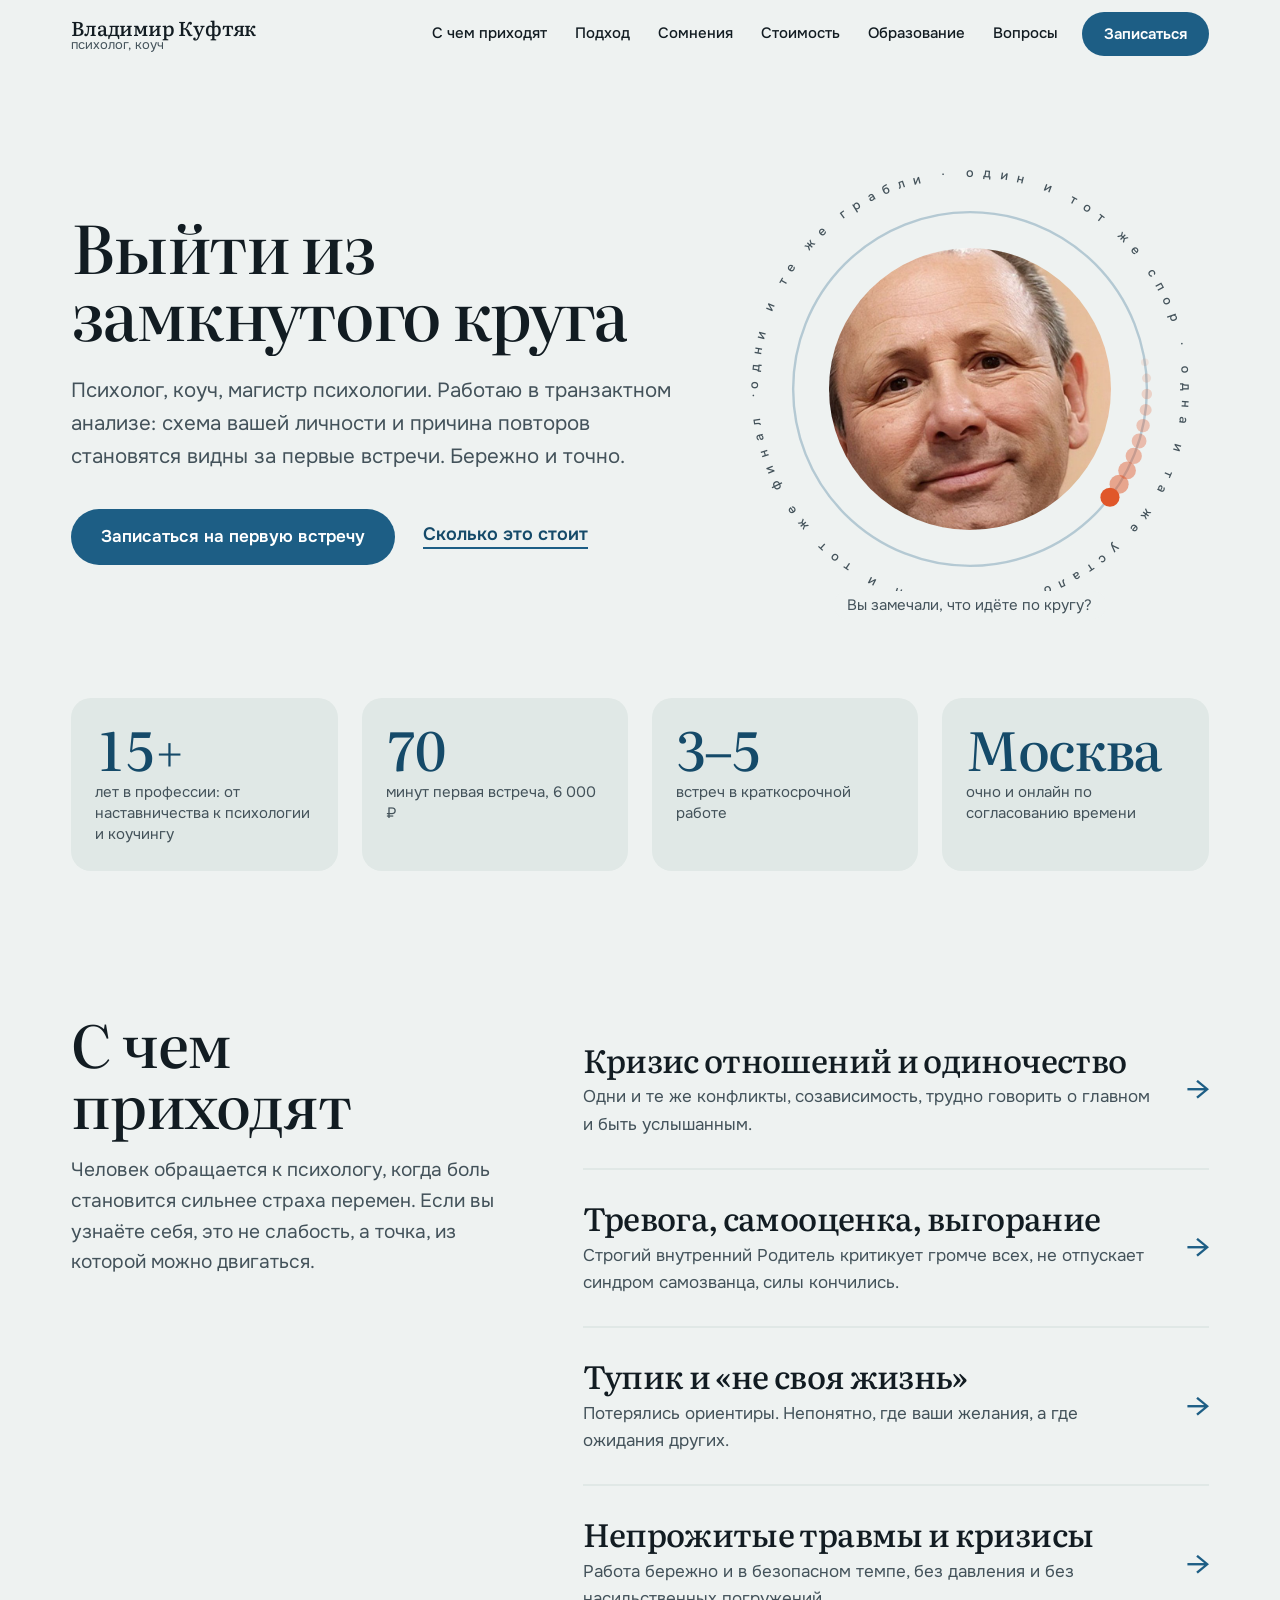
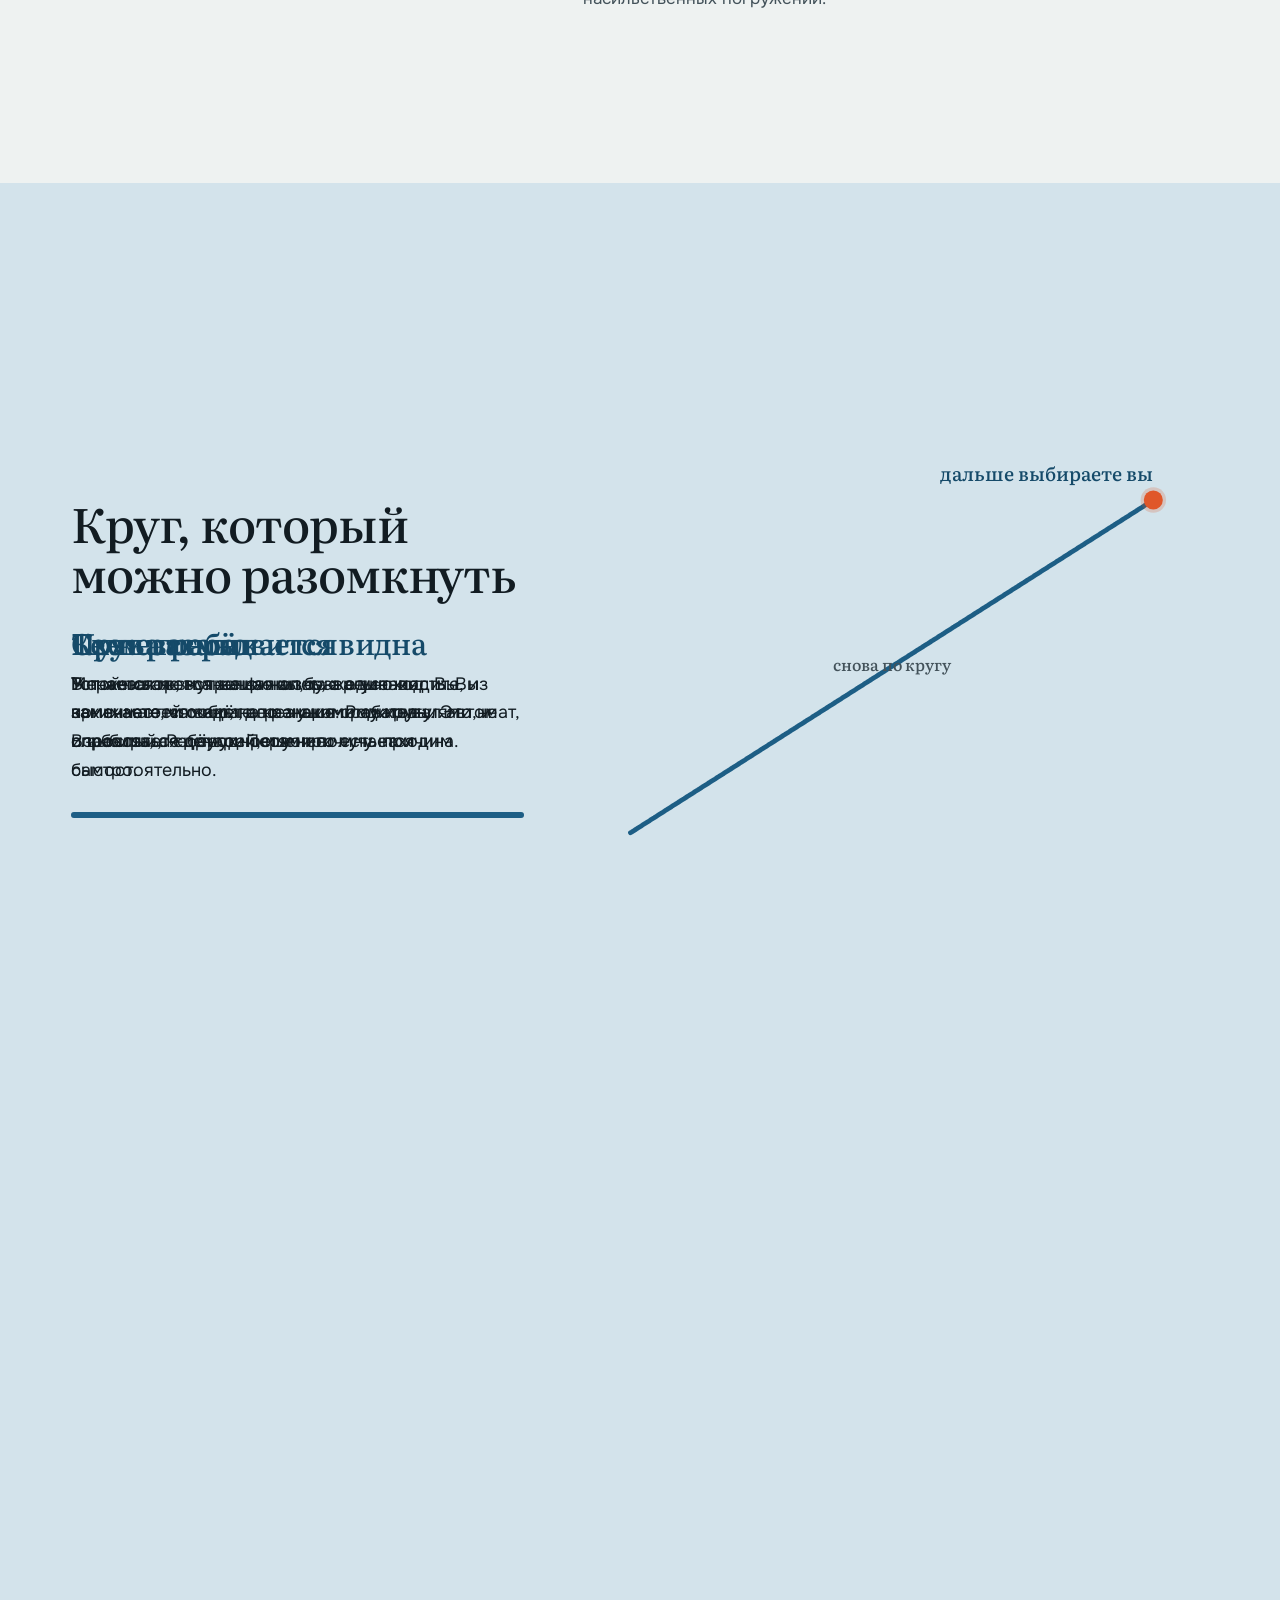
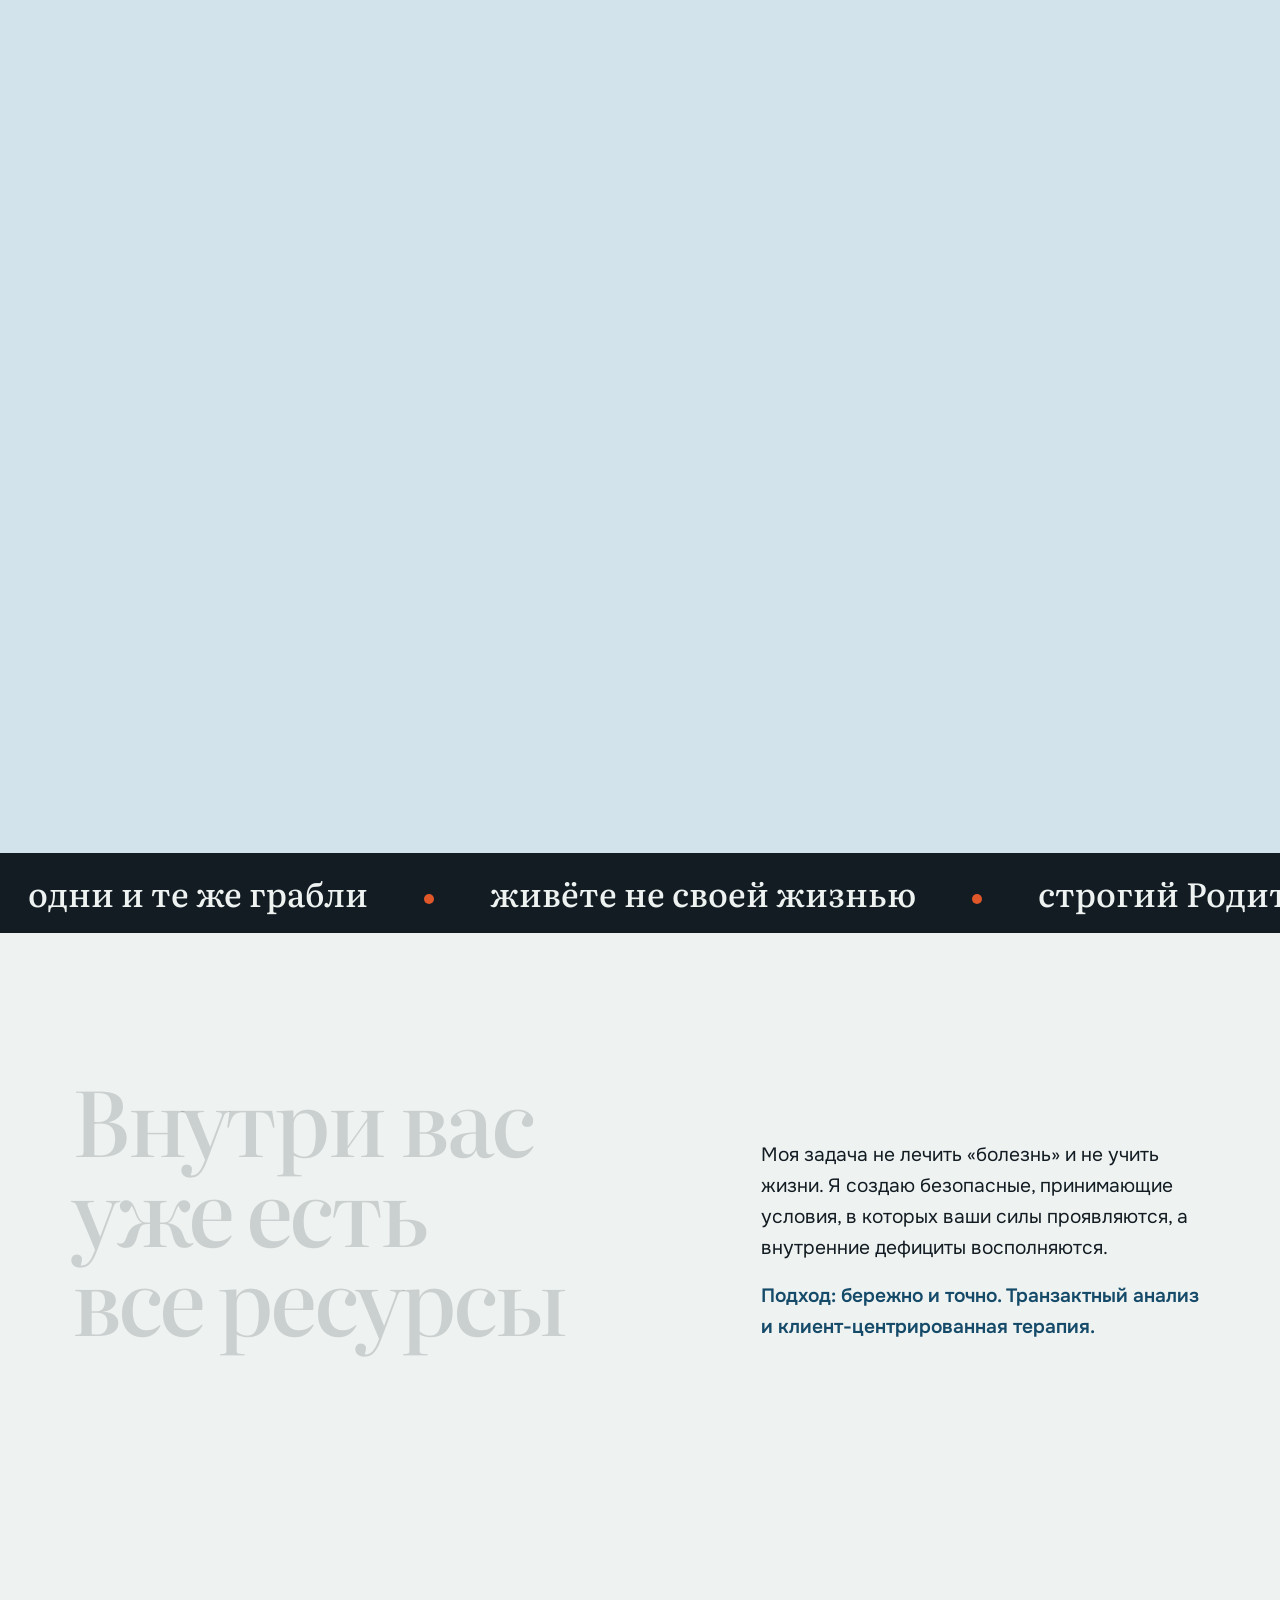
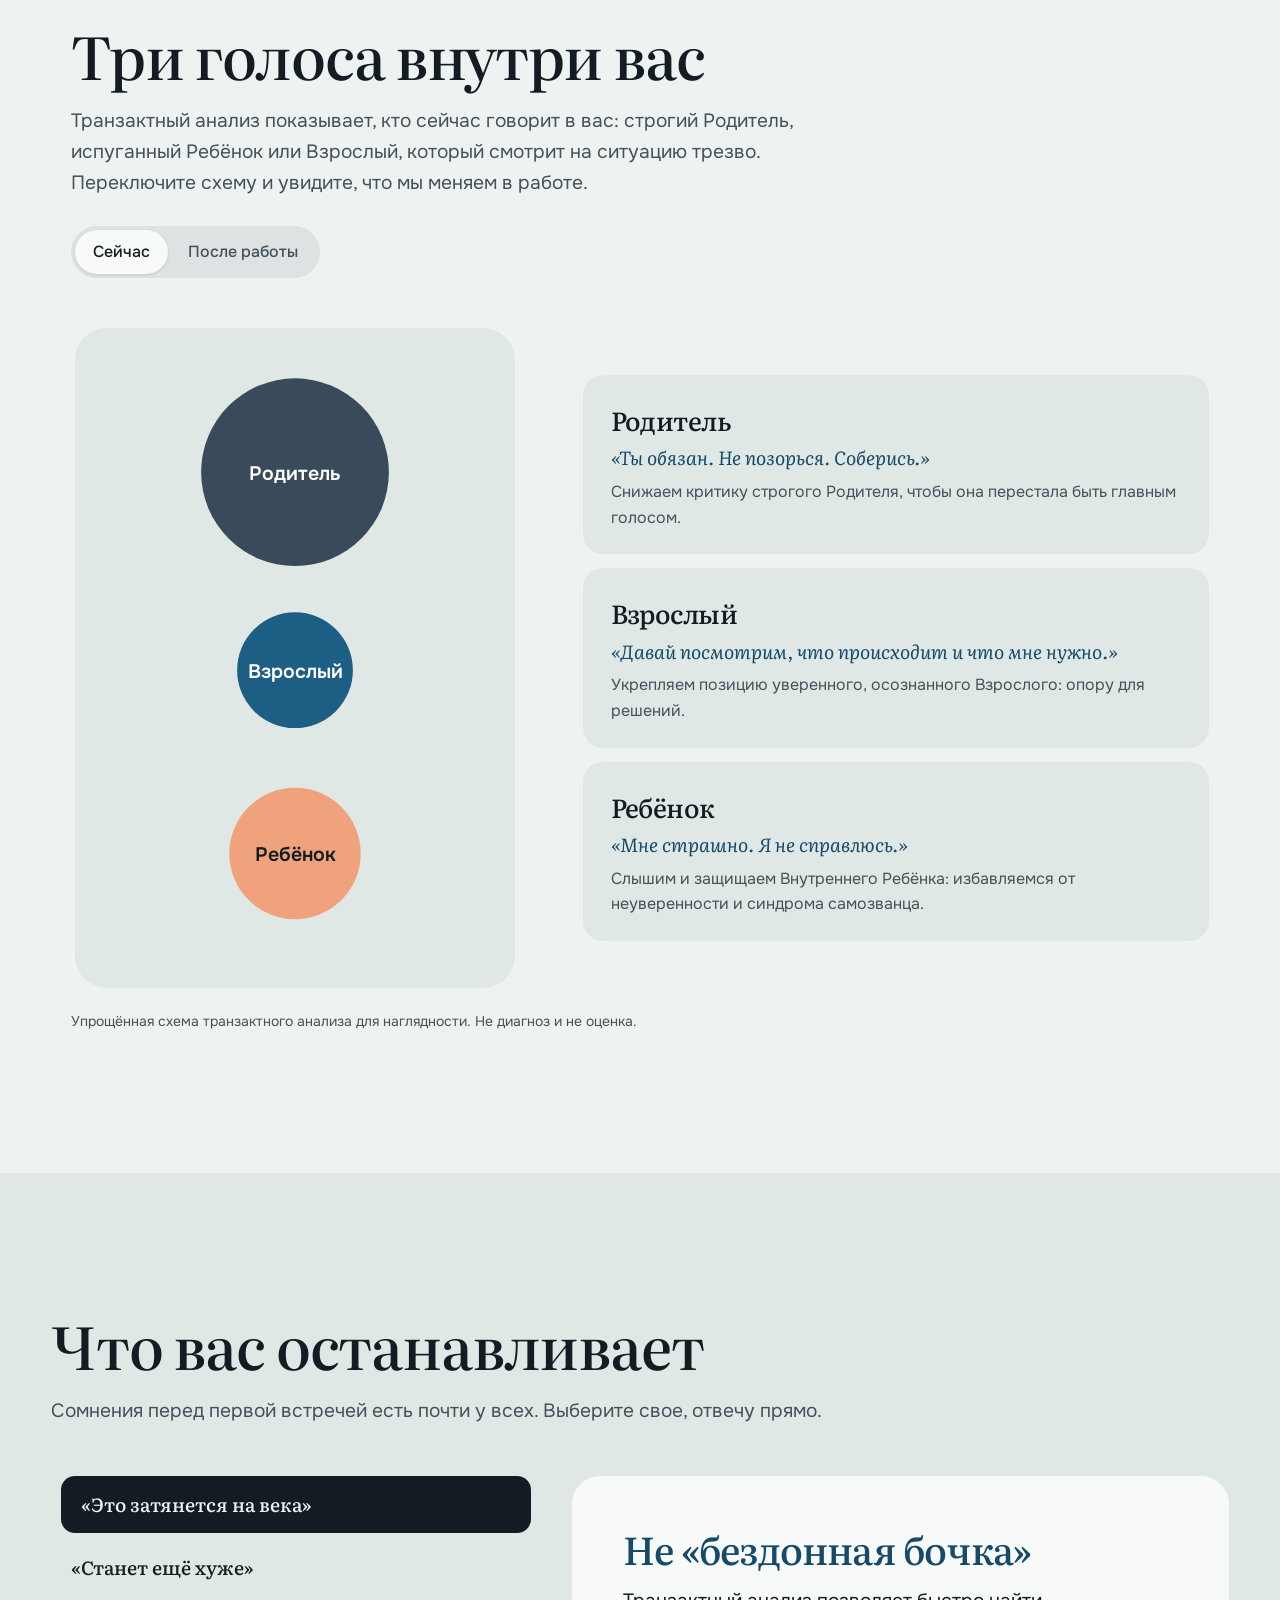
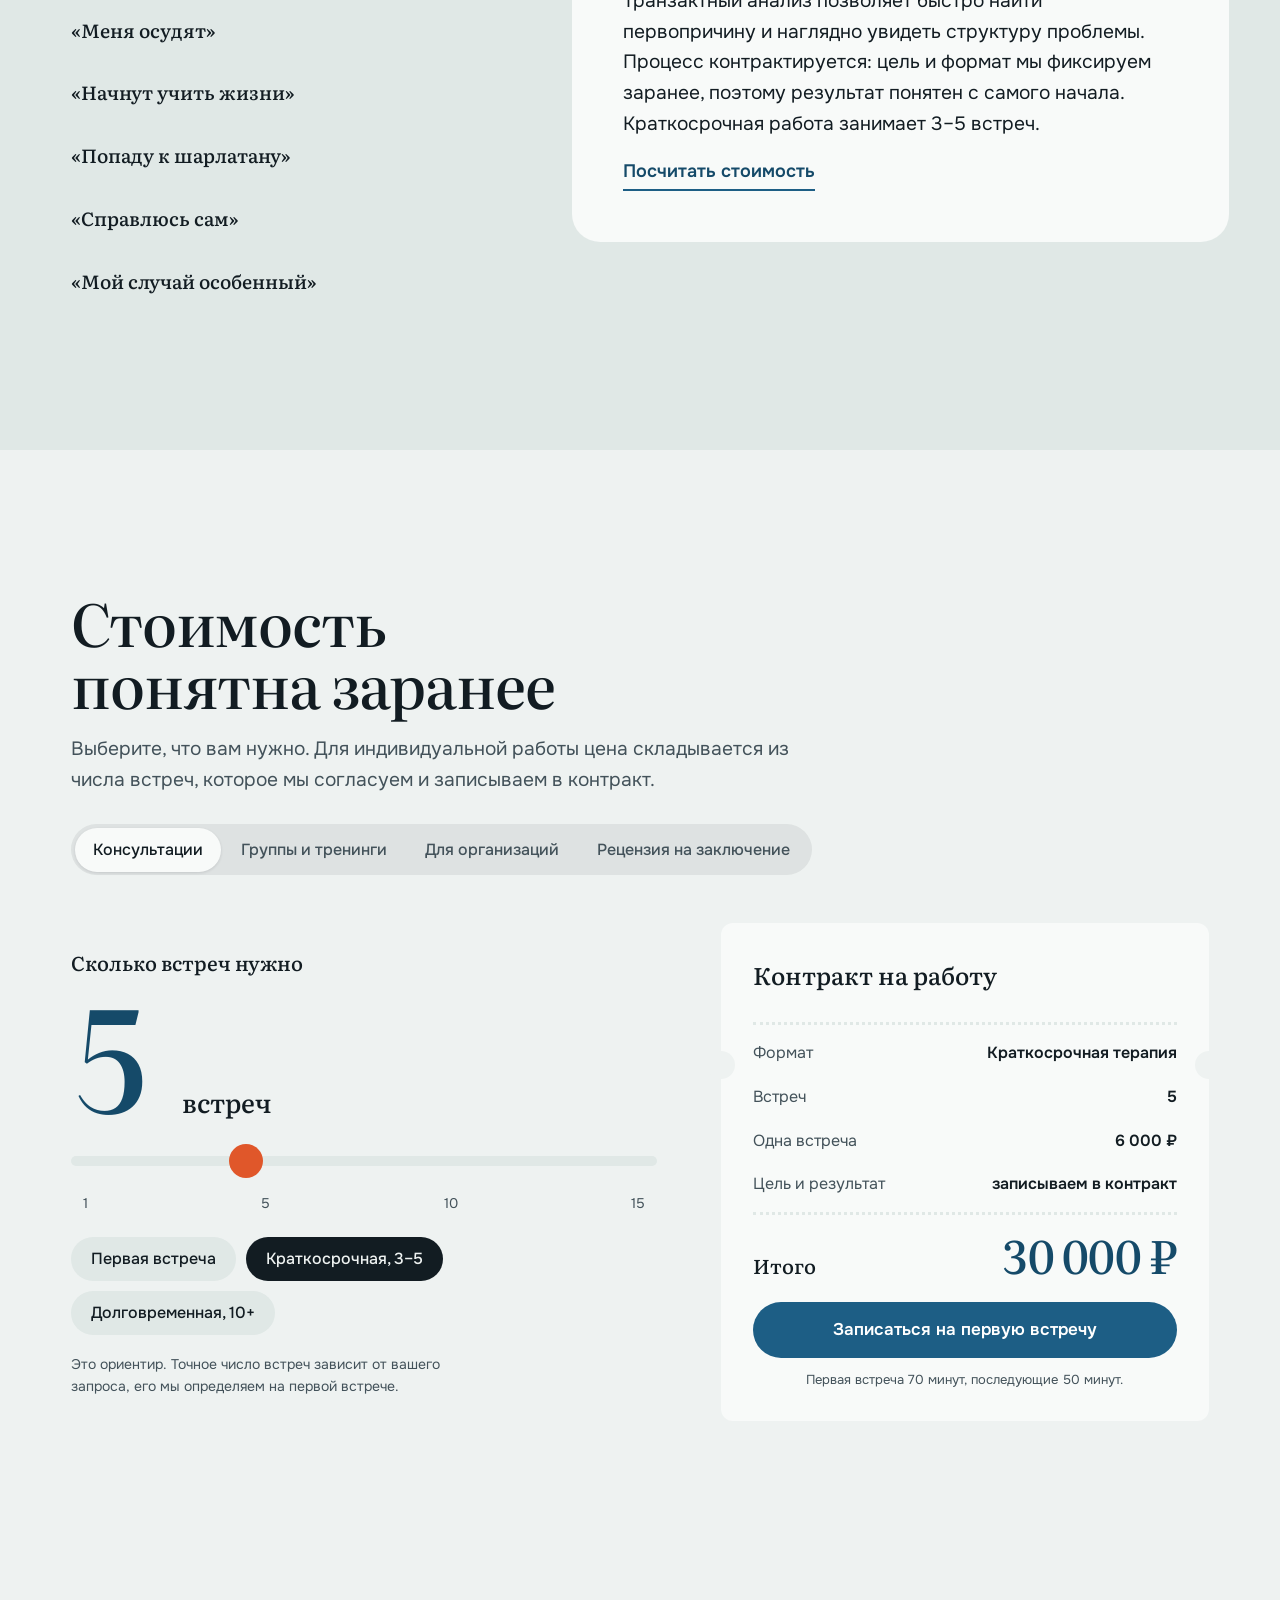
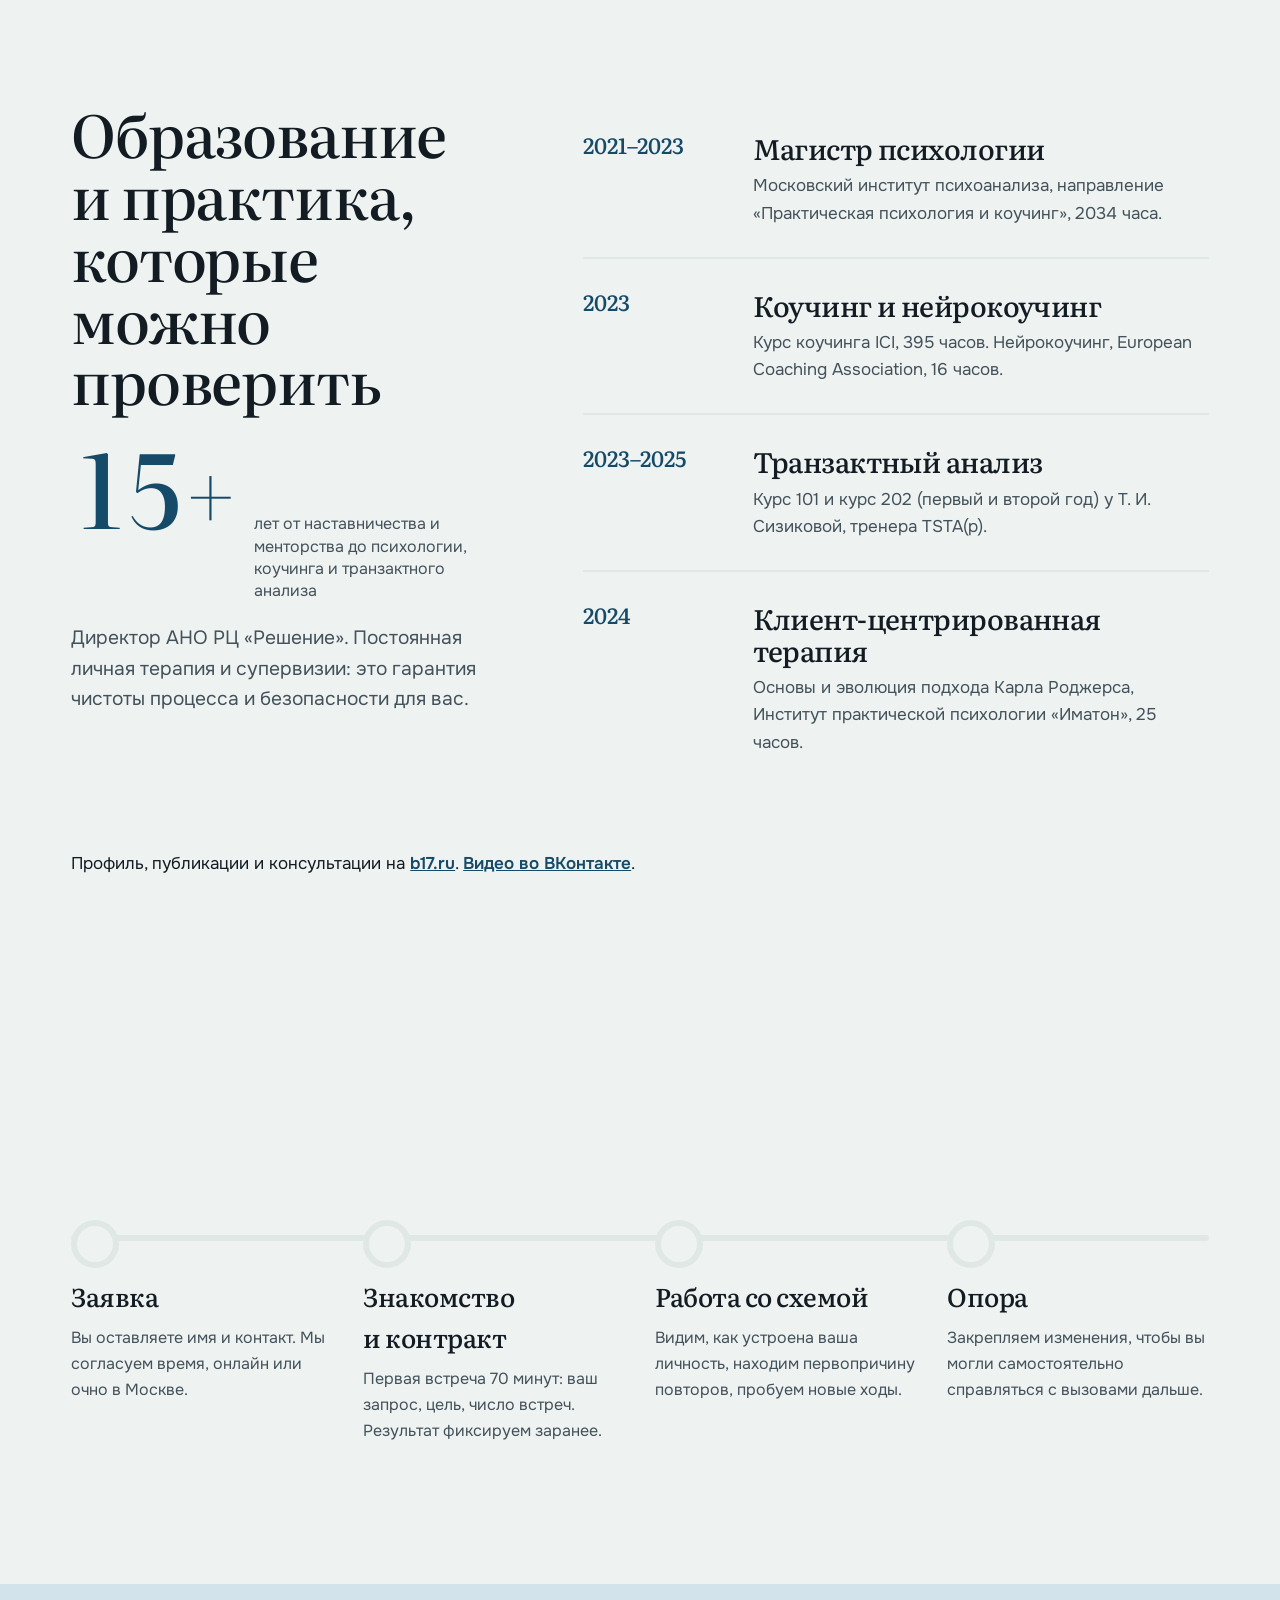
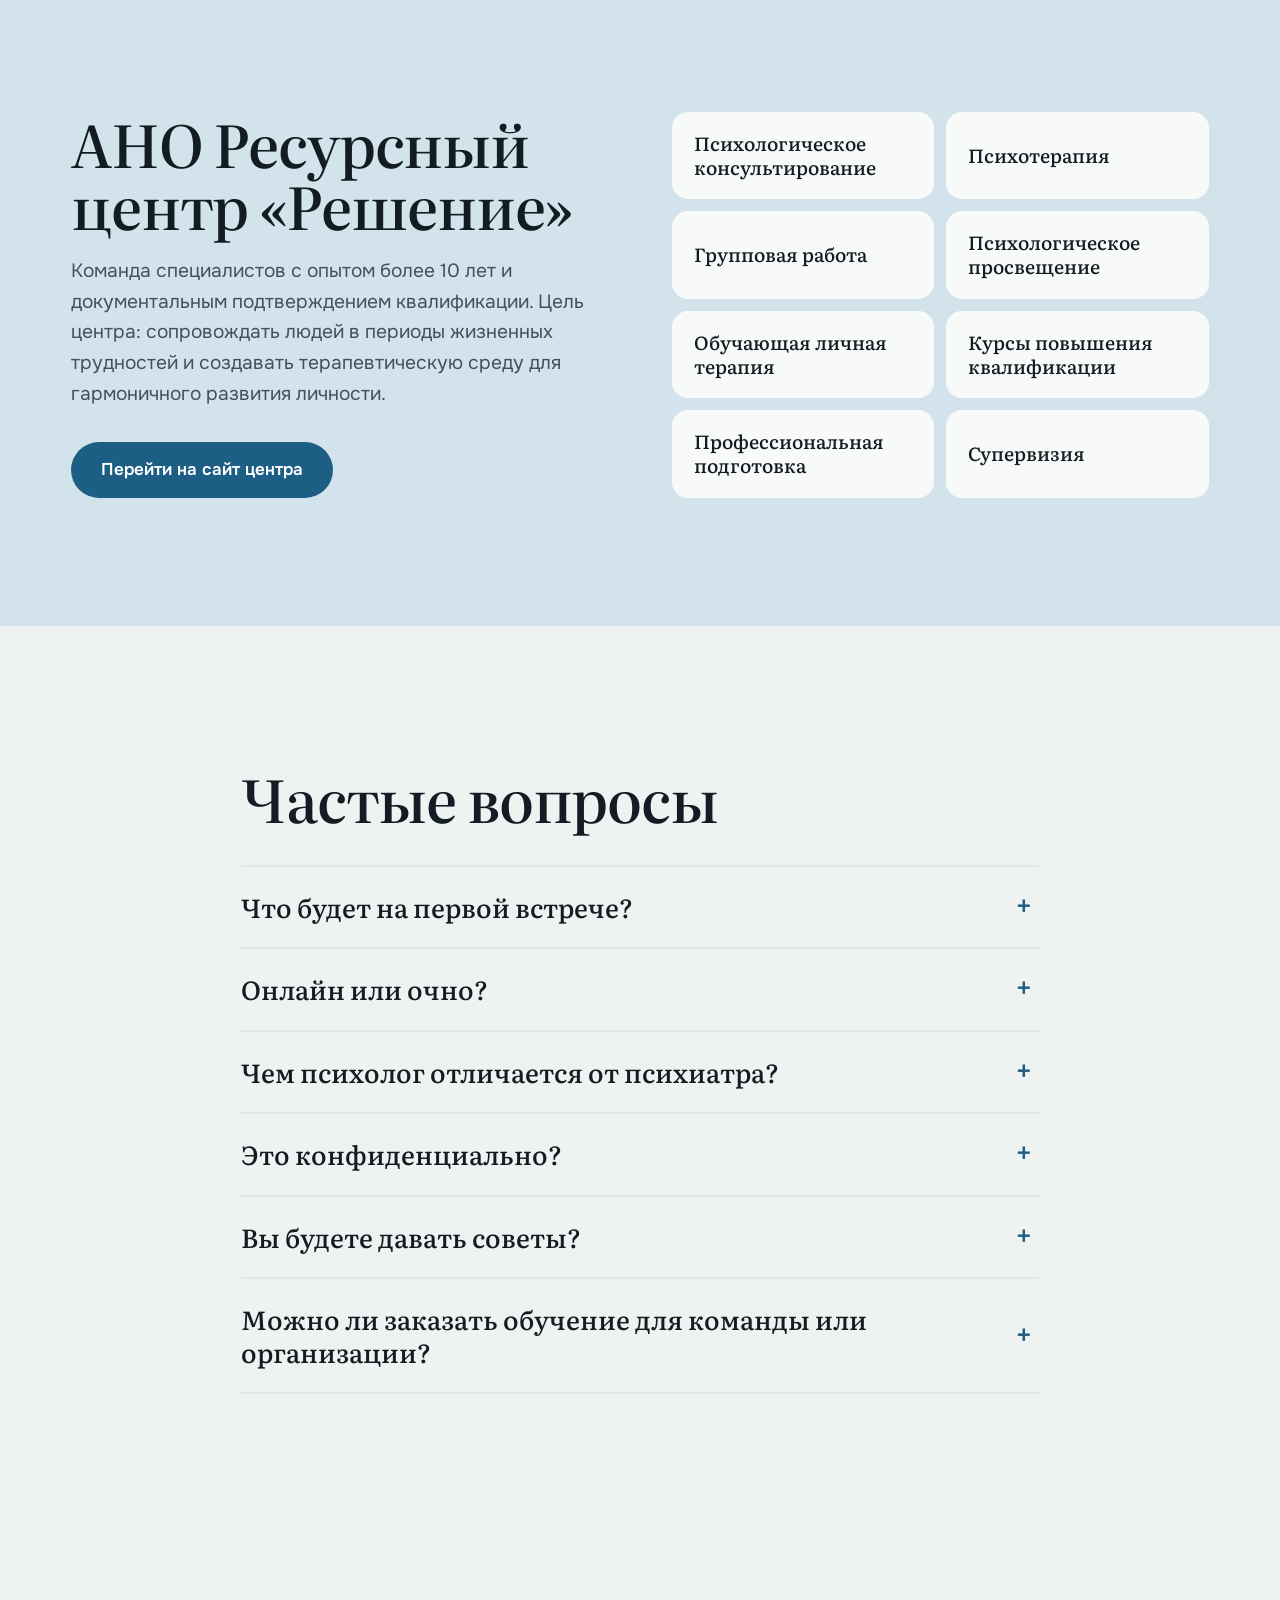
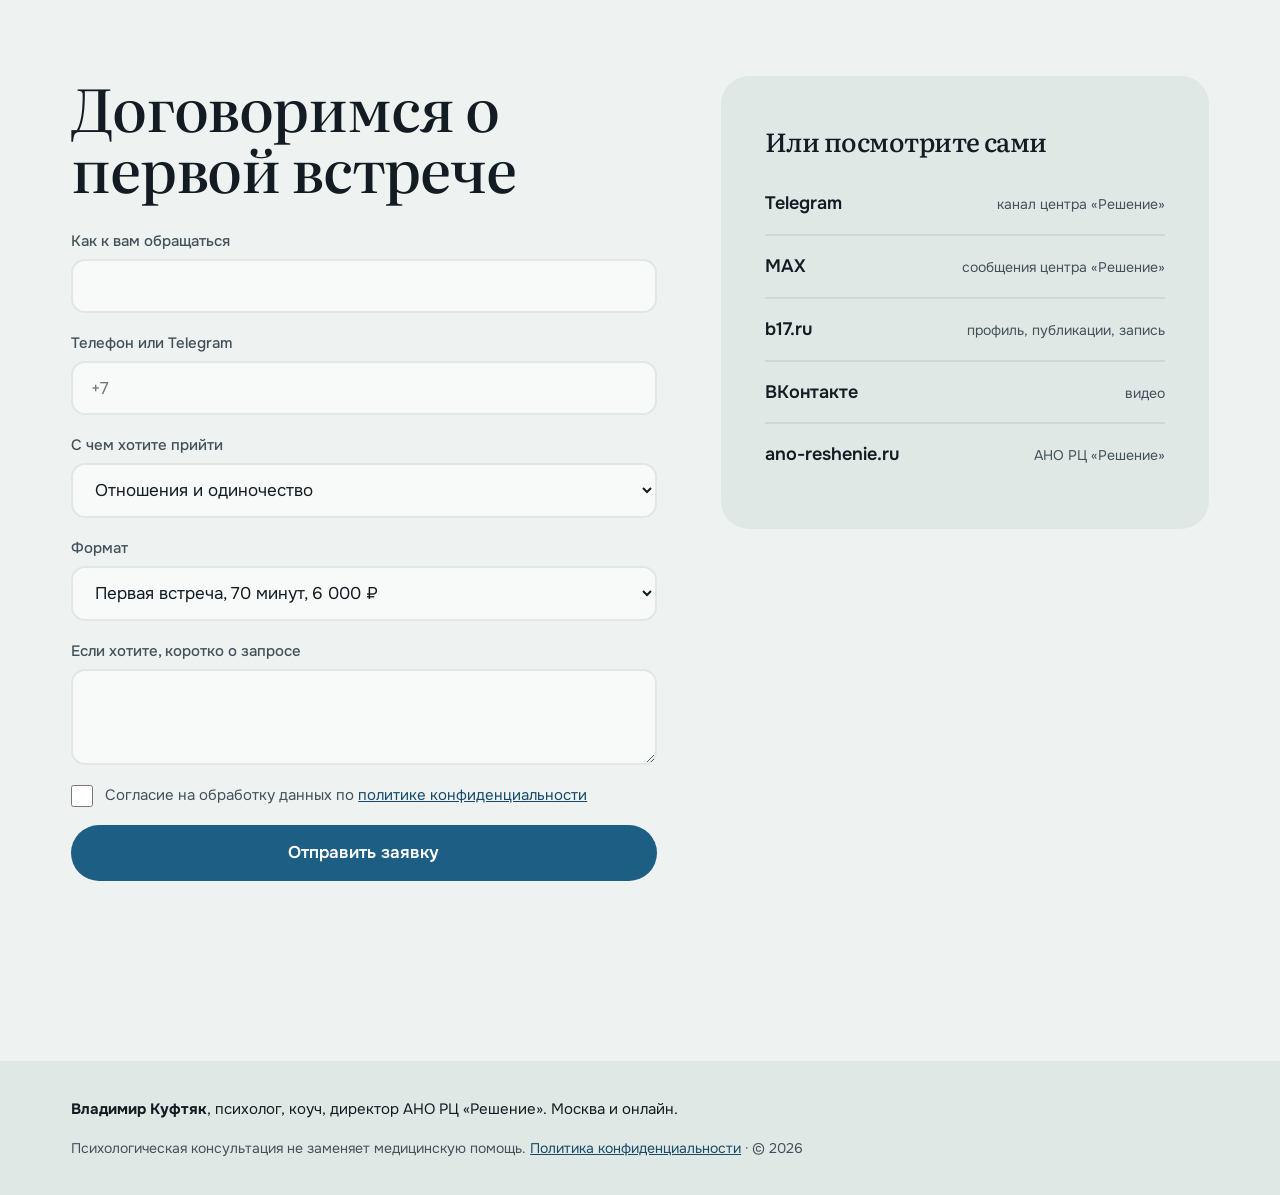
==== index.html @ 20d10e5b "init: landing for Vladimir Kuftyak" ====
<!doctype html>
<html lang="ru">
<head>
<meta charset="utf-8">
<meta name="viewport" content="width=device-width, initial-scale=1">
<title>Владимир Куфтяк — психолог, транзактный анализ, Москва и онлайн</title>
<meta name="description" content="Психолог, коуч, магистр психологии Владимир Куфтяк. Транзактный анализ и клиент-центрированный подход: выход из повторяющихся сценариев, самокритики и «не своей жизни». Первая встреча 70 минут, 6 000 ₽. Москва и онлайн.">
<meta property="og:title" content="Владимир Куфтяк — выйти из замкнутого круга">
<meta property="og:description" content="Психолог, коуч, директор АНО «Решение». Бережно и точно. Москва и онлайн.">
<meta property="og:type" content="website">
<meta name="theme-color" content="#EEF2F1">
<script>document.documentElement.classList.add('js')</script>
<link rel="preconnect" href="https://fonts.googleapis.com">
<link rel="preconnect" href="https://fonts.gstatic.com" crossorigin>
<link href="https://fonts.googleapis.com/css2?family=Literata:opsz,wght@7..72,300..800&family=Onest:wght@300..700&display=swap" rel="stylesheet">
<link rel="stylesheet" href="motion.css">
<link rel="stylesheet" href="styles.css">
</head>
<body>

<header class="header" id="header">
  <div class="header__inner">
    <a class="logo" href="#top" aria-label="Владимир Куфтяк, на главную"><b>Владимир Куфтяк</b><span>психолог, коуч</span></a>
    <nav class="nav" id="nav" aria-label="Разделы">
      <a href="#requests" data-roll>С чем приходят</a>
      <a href="#approach" data-roll>Подход</a>
      <a href="#fears" data-roll>Сомнения</a>
      <a href="#price" data-roll>Стоимость</a>
      <a href="#about" data-roll>Образование</a>
      <a href="#faq" data-roll>Вопросы</a>
    </nav>
    <a class="btn btn--small header__cta" href="#contact" data-magnetic><span>Записаться</span></a>
    <button class="burger" id="burger" aria-label="Меню" aria-expanded="false"><i></i><i></i></button>
  </div>
</header>

<main id="top">

<!-- HERO -->
<section class="hero">
  <div class="hero__text">
    <h1 class="hero__title" data-split>Выйти из замкнутого круга</h1>
    <p class="hero__lead" data-reveal>Психолог, коуч, магистр психологии. Работаю в транзактном анализе: схема вашей личности и причина повторов становятся видны за первые встречи. Бережно и точно.</p>
    <div class="hero__actions" data-reveal>
      <a class="btn" href="#contact" data-magnetic data-fmt="first"><span>Записаться на первую встречу</span></a>
      <a class="textlink" href="#price" data-roll>Сколько это стоит</a>
    </div>
  </div>
  <figure class="orbit" id="orbit">
    <div class="orbit__photo"><img src="img/vladimir.jpg" width="720" height="720" alt="Владимир Куфтяк, психолог и коуч" fetchpriority="high"></div>
    <svg class="orbit__svg" viewBox="0 0 600 600" aria-hidden="true">
      <defs><path id="ringTxt" d="M300,300 m-266,0 a266,266 0 1,1 532,0 a266,266 0 1,1 -532,0"/></defs>
      <g class="orbit__text"><text textLength="1664" lengthAdjust="spacing"><textPath href="#ringTxt">одни и те же грабли · один и тот же спор · одна и та же усталость · один и тот же финал · </textPath></text></g>
      <circle class="orbit__ring" cx="300" cy="300" r="222"/>
      <g id="trail"></g>
      <circle id="odot" r="12" cx="300" cy="78"/>
    </svg>
    <figcaption class="orbit__cap">Вы замечали, что идёте по кругу?</figcaption>
  </figure>
</section>

<ul class="facts" data-stagger>
  <li><b><span data-target="15">15</span>+</b><span>лет в профессии: от наставничества к психологии и коучингу</span></li>
  <li><b><span data-target="70">70</span></b><span>минут первая встреча, 6 000 ₽</span></li>
  <li><b>3–5</b><span>встреч в краткосрочной работе</span></li>
  <li><b>Москва</b><span>очно и онлайн по согласованию времени</span></li>
</ul>

<!-- REQUESTS -->
<section class="sec requests" id="requests">
  <div class="requests__head">
    <h2 class="sec__title" data-reveal>С чем приходят</h2>
    <p class="sec__lead" data-reveal>Человек обращается к психологу, когда боль становится сильнее страха перемен. Если вы узнаёте себя, это не слабость, а точка, из которой можно двигаться.</p>
  </div>
  <ul class="reqs" data-stagger>
    <li><a href="#contact" data-req="0"><h3>Кризис отношений и одиночество</h3><p>Одни и те же конфликты, созависимость, трудно говорить о главном и быть услышанным.</p><span class="reqs__go" aria-hidden="true">→</span></a></li>
    <li><a href="#contact" data-req="1"><h3>Тревога, самооценка, выгорание</h3><p>Строгий внутренний Родитель критикует громче всех, не отпускает синдром самозванца, силы кончились.</p><span class="reqs__go" aria-hidden="true">→</span></a></li>
    <li><a href="#contact" data-req="2"><h3>Тупик и «не своя жизнь»</h3><p>Потерялись ориентиры. Непонятно, где ваши желания, а где ожидания других.</p><span class="reqs__go" aria-hidden="true">→</span></a></li>
    <li><a href="#contact" data-req="3"><h3>Непрожитые травмы и кризисы</h3><p>Работа бережно и в безопасном темпе, без давления и без насильственных погружений.</p><span class="reqs__go" aria-hidden="true">→</span></a></li>
  </ul>
</section>

<!-- SCROLL SCENE -->
<section class="scene" id="scene" aria-labelledby="sceneT">
  <div class="scene__sticky">
    <div class="scene__head"><h2 id="sceneT" class="sec__title">Круг, который можно разомкнуть</h2></div>
    <svg class="scene__art" id="coil" viewBox="0 0 800 640" role="img" aria-label="Линия, закрученная в круг, растягивается в прямой путь вперёд">
      <path id="pFuture" class="coil__future" d="M400,180 a150,150 0 1,1 -0.1,0"/>
      <path id="pWalked" class="coil__walked" d="M400,180 a150,150 0 0,1 150,150"/>
      <text class="coil__lab" id="coilLab" x="400" y="336" text-anchor="middle">снова по кругу</text>
      <text class="coil__end" id="coilEnd" x="730" y="96" text-anchor="end">дальше выбираете вы</text>
      <circle id="dotHalo" r="26" cx="400" cy="180"/>
      <circle id="dotMain" r="12" cx="400" cy="180"/>
    </svg>
    <div class="scene__steps" id="steps">
      <div class="step is-on"><h3>Те же грабли</h3><p>Тот же спор, тот же финал, та же усталость. Вы замечаете, что идёте по знакомому кругу. Это не слабость, а сценарий, и у него есть причина.</p></div>
      <div class="step"><h3>Схема становится видна</h3><p>В транзактном анализе вы буквально видите, из каких частей собрана реакция: Родитель, Взрослый, Ребёнок. Первопричину находим быстро.</p></div>
      <div class="step"><h3>Круг размыкается</h3><p>Меняется не вся ваша жизнь, а один ход. Вы замечаете момент, где раньше срабатывал автомат, и выбираете другое решение.</p></div>
      <div class="step"><h3>Путь вперёд</h3><p>Устойчивая внутренняя опора: решения принимаются вами, а не чужими ожиданиями, и справляться с трудностями получается самостоятельно.</p></div>
      <div class="scene__bar" aria-hidden="true"><i id="bar"></i></div>
    </div>
  </div>
</section>

<!-- MARQUEE -->
<div class="marquee" aria-hidden="true">
  <div class="marquee__track">
    <span>одни и те же грабли</span><span>живёте не своей жизнью</span><span>строгий Родитель говорит громче всех</span><span>усталость от чужих ожиданий</span><span>внутри вас уже есть все ресурсы</span>
    <span>одни и те же грабли</span><span>живёте не своей жизнью</span><span>строгий Родитель говорит громче всех</span><span>усталость от чужих ожиданий</span><span>внутри вас уже есть все ресурсы</span>
  </div>
</div>

<!-- MANIFEST -->
<section class="sec manifest" id="approach">
  <h2 class="manifest__title" id="manifest">Внутри вас уже есть все ресурсы</h2>
  <div class="manifest__side" data-reveal>
    <p>Моя задача не лечить «болезнь» и не учить жизни. Я создаю безопасные, принимающие условия, в которых ваши силы проявляются, а внутренние дефициты восполняются.</p>
    <p class="manifest__sig">Подход: бережно и точно. Транзактный анализ и клиент-центрированная терапия.</p>
  </div>
</section>

<!-- EGO DIAGRAM -->
<section class="sec ego" id="ego">
  <div class="ego__head">
    <h2 class="sec__title" data-reveal>Три голоса внутри вас</h2>
    <p class="sec__lead" data-reveal>Транзактный анализ показывает, кто сейчас говорит в вас: строгий Родитель, испуганный Ребёнок или Взрослый, который смотрит на ситуацию трезво. Переключите схему и увидите, что мы меняем в работе.</p>
    <div class="egoPill" data-pill role="tablist" aria-label="Состояние схемы">
      <button data-pill-item role="tab" data-state="now" class="is-active" aria-selected="true">Сейчас</button>
      <button data-pill-item role="tab" data-state="after" aria-selected="false">После работы</button>
    </div>
  </div>
  <div class="ego__body">
    <svg class="ego__svg" id="egoSvg" viewBox="0 0 360 540" role="img" aria-label="Три круга: Родитель, Взрослый, Ребёнок. Их размер меняется в работе">
      <g class="e e--p" data-e="p" style="--y:118px"><circle r="64"/></g><text class="lbl lbl--p" x="180" y="124" text-anchor="middle">Родитель</text>
      <g class="e e--a" data-e="a" style="--y:280px"><circle r="64"/></g><text class="lbl lbl--a" x="180" y="286" text-anchor="middle">Взрослый</text>
      <g class="e e--c" data-e="c" style="--y:430px"><circle r="64"/></g><text class="lbl lbl--c" x="180" y="436" text-anchor="middle">Ребёнок</text>
    </svg>
    <ol class="voices" id="voices">
      <li data-e="p"><h3>Родитель</h3><p class="voices__say">«Ты обязан. Не позорься. Соберись.»</p><p>Снижаем критику строгого Родителя, чтобы она перестала быть главным голосом.</p></li>
      <li data-e="a"><h3>Взрослый</h3><p class="voices__say">«Давай посмотрим, что происходит и что мне нужно.»</p><p>Укрепляем позицию уверенного, осознанного Взрослого: опору для решений.</p></li>
      <li data-e="c"><h3>Ребёнок</h3><p class="voices__say">«Мне страшно. Я не справлюсь.»</p><p>Слышим и защищаем Внутреннего Ребёнка: избавляемся от неуверенности и синдрома самозванца.</p></li>
    </ol>
  </div>
  <p class="ego__note">Упрощённая схема транзактного анализа для наглядности. Не диагноз и не оценка.</p>
</section>

<!-- FEARS -->
<section class="sec fears" id="fears">
  <div class="fears__head">
    <h2 class="sec__title" data-reveal>Что вас останавливает</h2>
    <p class="sec__lead" data-reveal>Сомнения перед первой встречей есть почти у всех. Выберите свое, отвечу прямо.</p>
  </div>
  <div class="fears__body">
    <div class="fears__tabs" role="tablist" aria-label="Сомнения" id="fearTabs">
      <button role="tab" class="is-on" aria-selected="true" data-i="0">«Это затянется на века»</button>
      <button role="tab" aria-selected="false" data-i="1">«Станет ещё хуже»</button>
      <button role="tab" aria-selected="false" data-i="2">«Меня осудят»</button>
      <button role="tab" aria-selected="false" data-i="3">«Начнут учить жизни»</button>
      <button role="tab" aria-selected="false" data-i="4">«Попаду к шарлатану»</button>
      <button role="tab" aria-selected="false" data-i="5">«Справлюсь сам»</button>
      <button role="tab" aria-selected="false" data-i="6">«Мой случай особенный»</button>
    </div>
    <div class="fears__panels" id="fearPanels">
      <article class="fp is-on" role="tabpanel"><h3>Не «бездонная бочка»</h3><p>Транзактный анализ позволяет быстро найти первопричину и наглядно увидеть структуру проблемы. Процесс контрактируется: цель и формат мы фиксируем заранее, поэтому результат понятен с самого начала. Краткосрочная работа занимает 3–5 встреч.</p><a class="textlink" href="#price" data-roll>Посчитать стоимость</a></article>
      <article class="fp" role="tabpanel"><h3>Бережно и точно</h3><p>Мы работаем в безопасном пространстве. Никто не заставляет вспоминать то, к чему вы не готовы, и не растравляет старые раны ради самого процесса. Темп и глубину мы определяем вместе.</p></article>
      <article class="fp" role="tabpanel"><h3>Без осуждения</h3><p>В основе работы безусловное и уважительное принятие, Этический кодекс психологов и полная конфиденциальность. Можно говорить о том, что вы ни с кем не обсуждали.</p></article>
      <article class="fp" role="tabpanel"><h3>Без нравоучений</h3><p>Я придерживаюсь клиент-центрированной позиции: внутри вас уже есть все ресурсы. Я не навязываю чужих ценностей и готовых рецептов, а помогаю вашим собственным силам проявиться.</p></article>
      <article class="fp" role="tabpanel"><h3>Квалификацию можно проверить</h3><p>Магистр психологии (Московский институт психоанализа), мастер-коуч ICI, обучение транзактному анализу у Т. И. Сизиковой, тренера TSTA(p). Я постоянно прохожу личную терапию и супервизии.</p><a class="textlink" href="#about" data-roll>Образование и документы</a></article>
      <article class="fp" role="tabpanel"><h3>Это не слабость</h3><p>Обратиться за профессиональной помощью значит взять руль в свои руки. Разговор с близкими утешает, но у них своя роль в вашей истории. Специалист не вовлечён в неё и не проецирует свои переживания на вас.</p></article>
      <article class="fp" role="tabpanel"><h3>Именно поэтому индивидуально</h3><p>Шаблонной программы нет. Мы строим схему именно вашей личности и ваших повторяющихся сценариев, а затем вместе выбираем, что менять и в каком порядке.</p></article>
    </div>
  </div>
</section>

<!-- PRICE -->
<section class="sec price" id="price">
  <div class="price__head">
    <h2 class="sec__title" data-reveal>Стоимость понятна заранее</h2>
    <p class="sec__lead" data-reveal>Выберите, что вам нужно. Для индивидуальной работы цена складывается из числа встреч, которое мы согласуем и записываем в контракт.</p>
    <div class="pricePill" data-pill role="tablist" aria-label="Форматы">
      <button data-pill-item role="tab" data-p="solo" class="is-active" aria-selected="true">Консультации</button>
      <button data-pill-item role="tab" data-p="group" aria-selected="false">Группы и тренинги</button>
      <button data-pill-item role="tab" data-p="org" aria-selected="false">Для организаций</button>
      <button data-pill-item role="tab" data-p="review" aria-selected="false">Рецензия на заключение</button>
    </div>
  </div>

  <div class="pane is-on" data-pane="solo">
    <div class="calc">
      <div class="calc__ctrl">
        <label class="calc__label" for="nRange">Сколько встреч нужно</label>
        <p class="calc__n"><output id="nOut" for="nRange">5</output><span id="nWord">встреч</span></p>
        <input type="range" id="nRange" min="1" max="15" value="5" step="1">
        <div class="calc__marks" aria-hidden="true"><span>1</span><span>5</span><span>10</span><span>15</span></div>
        <div class="calc__presets">
          <button type="button" data-n="1">Первая встреча</button>
          <button type="button" data-n="4">Краткосрочная, 3–5</button>
          <button type="button" data-n="10">Долговременная, 10+</button>
        </div>
        <p class="calc__hint">Это ориентир. Точное число встреч зависит от вашего запроса, его мы определяем на первой встрече.</p>
      </div>
      <div class="ticket" id="ticket">
        <p class="ticket__title">Контракт на работу</p>
        <dl class="ticket__rows">
          <div><dt>Формат</dt><dd id="tKind">Краткосрочная терапия</dd></div>
          <div><dt>Встреч</dt><dd id="tN">5</dd></div>
          <div><dt>Одна встреча</dt><dd>6 000 ₽</dd></div>
          <div><dt>Цель и результат</dt><dd>записываем в контракт</dd></div>
        </dl>
        <p class="ticket__total"><span>Итого</span><b id="tSum">30 000 ₽</b></p>
        <a class="btn btn--wide" href="#contact" data-magnetic data-fmt="calc"><span>Записаться на первую встречу</span></a>
        <p class="ticket__fine">Первая встреча 70 минут, последующие 50 минут.</p>
      </div>
    </div>
  </div>

  <div class="pane" data-pane="group">
    <div class="paneGrid">
      <div class="big"><b>6 000 ₽</b><span>с человека</span></div>
      <div class="paneTxt">
        <h3>Групповые тренинги</h3>
        <ul class="plain">
          <li><b>Короткий формат.</b> 2–3 дня по 8 часов: интенсивное погружение в тему.</li>
          <li><b>Длительный формат.</b> Еженедельные встречи 10–15 недель: время, чтобы закрепить новое поведение.</li>
        </ul>
        <a class="btn" href="#contact" data-magnetic data-fmt="group"><span>Узнать ближайшую группу</span></a>
      </div>
    </div>
  </div>

  <div class="pane" data-pane="org">
    <div class="paneGrid">
      <div class="big"><b>по программе</b><span>стоимость зависит от запроса</span></div>
      <div class="paneTxt">
        <h3>Образовательные услуги и работа с командами</h3>
        <p>Как директор АНО РЦ «Решение» провожу обучение, профессиональную подготовку и курсы повышения квалификации, работаю с групповой динамикой и коммуникацией персонала.</p>
        <a class="btn" href="#contact" data-magnetic data-fmt="org"><span>Обсудить программу</span></a>
        <a class="textlink" href="https://ano-reshenie.ru/" target="_blank" rel="noopener" data-roll>Сайт центра</a>
      </div>
    </div>
  </div>

  <div class="pane" data-pane="review">
    <div class="paneGrid">
      <div class="big"><b>7 000 ₽</b><span>за час работы</span></div>
      <div class="paneTxt">
        <h3>Рецензия на письменное заключение психолога</h3>
        <p>Профессиональный разбор заключения специалиста-психолога для судебного делопроизводства: обоснованность выводов, методы, соответствие профессиональным стандартам.</p>
        <a class="btn" href="#contact" data-magnetic data-fmt="review"><span>Обсудить документ</span></a>
      </div>
    </div>
  </div>
</section>

<!-- ABOUT -->
<section class="sec about" id="about">
  <div class="about__side">
    <h2 class="sec__title" data-reveal>Образование и практика, которые можно проверить</h2>
    <p class="about__big" data-reveal><b><span data-target="15">15</span>+</b><span>лет от наставничества и менторства до психологии, коучинга и транзактного анализа</span></p>
    <p class="sec__lead" data-reveal>Директор АНО РЦ «Решение». Постоянная личная терапия и супервизии: это гарантия чистоты процесса и безопасности для вас.</p>
  </div>
  <ol class="path" data-stagger>
    <li><time>2021–2023</time><div><h3>Магистр психологии</h3><p>Московский институт психоанализа, направление «Практическая психология и коучинг», 2034 часа.</p></div></li>
    <li><time>2023</time><div><h3>Коучинг и нейрокоучинг</h3><p>Курс коучинга ICI, 395 часов. Нейрокоучинг, European Coaching Association, 16 часов.</p></div></li>
    <li><time>2023–2025</time><div><h3>Транзактный анализ</h3><p>Курс 101 и курс 202 (первый и второй год) у Т. И. Сизиковой, тренера TSTA(p).</p></div></li>
    <li><time>2024</time><div><h3>Клиент-центрированная терапия</h3><p>Основы и эволюция подхода Карла Роджерса, Институт практической психологии «Иматон», 25 часов.</p></div></li>
  </ol>
  <p class="about__links" data-reveal>Профиль, публикации и консультации на <a href="https://www.b17.ru/vladimir_kuftyak/" target="_blank" rel="noopener">b17.ru</a>. <a href="https://vk.ru/clip-223681038_456243610?c=1" target="_blank" rel="noopener">Видео во ВКонтакте</a>.</p>
</section>

<!-- PROCESS -->
<section class="sec process" id="process">
  <h2 class="sec__title" data-reveal>Как проходит работа</h2>
  <ol class="proc" id="proc">
    <li><h3>Заявка</h3><p>Вы оставляете имя и контакт. Мы согласуем время, онлайн или очно в Москве.</p></li>
    <li><h3>Знакомство и контракт</h3><p>Первая встреча 70 минут: ваш запрос, цель, число встреч. Результат фиксируем заранее.</p></li>
    <li><h3>Работа со схемой</h3><p>Видим, как устроена ваша личность, находим первопричину повторов, пробуем новые ходы.</p></li>
    <li><h3>Опора</h3><p>Закрепляем изменения, чтобы вы могли самостоятельно справляться с вызовами дальше.</p></li>
  </ol>
</section>

<!-- ANO -->
<section class="ano" id="ano">
  <div class="ano__in">
    <div class="ano__txt">
      <h2 class="sec__title" data-reveal>АНО Ресурсный центр «Решение»</h2>
      <p class="sec__lead" data-reveal>Команда специалистов с опытом более 10 лет и документальным подтверждением квалификации. Цель центра: сопровождать людей в периоды жизненных трудностей и создавать терапевтическую среду для гармоничного развития личности.</p>
      <a class="btn" href="https://ano-reshenie.ru/" target="_blank" rel="noopener" data-magnetic><span>Перейти на сайт центра</span></a>
    </div>
    <ul class="ano__list" data-stagger>
      <li>Психологическое консультирование</li><li>Психотерапия</li><li>Групповая работа</li><li>Психологическое просвещение</li><li>Обучающая личная терапия</li><li>Курсы повышения квалификации</li><li>Профессиональная подготовка</li><li>Супервизия</li>
    </ul>
  </div>
</section>

<!-- FAQ -->
<section class="sec faq" id="faq">
  <h2 class="sec__title" data-reveal>Частые вопросы</h2>
  <div class="faq__list" data-stagger>
    <details><summary>Что будет на первой встрече?</summary><p>70 минут, 6 000 ₽. Вы рассказываете, с чем пришли, а мы формулируем запрос, цель и примерное число встреч. Это и есть контракт: вы понимаете, куда идёте и за сколько.</p></details>
    <details><summary>Онлайн или очно?</summary><p>И так, и так. Очные встречи проходят в Москве, онлайн-формат доступен из любого города. Время согласуем индивидуально.</p></details>
    <details><summary>Чем психолог отличается от психиатра?</summary><p>Психолог работает с жизненными трудностями, отношениями, самооценкой и внутренними конфликтами. Он не ставит медицинских диагнозов и не назначает лекарства. Если нужна помощь врача, я скажу об этом прямо. Консультация не заменяет медицинскую помощь.</p></details>
    <details><summary>Это конфиденциально?</summary><p>Да. Работа ведётся в соответствии с Этическим кодексом психологов: безусловное уважительное принятие и полная конфиденциальность.</p></details>
    <details><summary>Вы будете давать советы?</summary><p>Нет. Я не учу жизни и не навязываю решения. Моя задача помочь вам увидеть схему и выбрать свой ход.</p></details>
    <details><summary>Можно ли заказать обучение для команды или организации?</summary><p>Да. Через АНО РЦ «Решение» провожу образовательные программы, стоимость зависит от программы. Оставьте заявку, обсудим задачу.</p></details>
  </div>
</section>

<!-- CONTACT -->
<section class="sec contact" id="contact">
  <div class="contact__form">
    <h2 class="sec__title" data-reveal>Договоримся о первой встрече</h2>
    <form class="form" id="leadForm" data-reveal novalidate>
      <input type="text" name="_gotcha" style="display:none" tabindex="-1" autocomplete="off">
      <label class="field"><span>Как к вам обращаться</span><input type="text" name="name" autocomplete="given-name" required></label>
      <label class="field"><span>Телефон или Telegram</span><input type="tel" name="phone" autocomplete="tel" inputmode="tel" placeholder="+7" required></label>
      <label class="field"><span>С чем хотите прийти</span>
        <select name="request" id="reqSelect">
          <option>Отношения и одиночество</option>
          <option>Тревога, самооценка, выгорание</option>
          <option>Тупик, «не своя жизнь»</option>
          <option>Непрожитые травмы и кризисы</option>
          <option>Другое или пока сложно сформулировать</option>
        </select>
      </label>
      <label class="field"><span>Формат</span>
        <select name="format" id="fmtSelect">
          <option value="first">Первая встреча, 70 минут, 6 000 ₽</option>
          <option value="short">Краткосрочная терапия, 3–5 встреч</option>
          <option value="long">Долговременная терапия, от 10 встреч</option>
          <option value="group">Групповой тренинг, 6 000 ₽ с человека</option>
          <option value="org">Образовательная программа для организации</option>
          <option value="review">Рецензия на заключение психолога, 7 000 ₽ в час</option>
        </select>
      </label>
      <label class="field"><span>Если хотите, коротко о запросе</span><textarea name="message" rows="3"></textarea></label>
      <label class="check"><input type="checkbox" name="consent" required><span>Согласие на обработку данных по <a href="privacy.html">политике конфиденциальности</a></span></label>
      <button class="btn btn--wide" type="submit" data-magnetic><span>Отправить заявку</span></button>
      <p class="form__note" id="formNote" role="status"></p>
    </form>
  </div>
  <div class="contact__links" data-reveal>
    <h3>Или посмотрите сами</h3>
    <ul class="links">
      <li><a href="https://t.me/ProOtn" target="_blank" rel="noopener"><b>Telegram</b><span>канал центра «Решение»</span></a></li>
      <li><a href="https://max.ru/u/f9LHodD0cOJLm8jCXwgG5WjhnMgWeJ_OfpclMjH4Hq6jbp2z2X4b7YimIDk" target="_blank" rel="noopener"><b>MAX</b><span>сообщения центра «Решение»</span></a></li>
      <li><a href="https://www.b17.ru/vladimir_kuftyak/" target="_blank" rel="noopener"><b>b17.ru</b><span>профиль, публикации, запись</span></a></li>
      <li><a href="https://vk.ru/clip-223681038_456243610?c=1" target="_blank" rel="noopener"><b>ВКонтакте</b><span>видео</span></a></li>
      <li><a href="https://ano-reshenie.ru/" target="_blank" rel="noopener"><b>ano-reshenie.ru</b><span>АНО РЦ «Решение»</span></a></li>
    </ul>
  </div>
</section>

</main>

<footer class="footer">
  <div class="footer__in">
    <p><b>Владимир Куфтяк</b>, психолог, коуч, директор АНО РЦ «Решение». Москва и онлайн.</p>
    <p class="footer__fine">Психологическая консультация не заменяет медицинскую помощь. <a href="privacy.html">Политика конфиденциальности</a> · © <span id="year">2026</span></p>
  </div>
</footer>

<script src="motion.js" defer></script>
<script src="script.js" defer></script>
</body>
</html>
---- motion.css ----
/* motion-kit: токены и стили эффектов. Светлая тема. Цвета переопределять под бренд клиента. */
:root{
  /* пружины: "stiffness damping" (из designbookmark motion studies) */
  --spring-follow:900 50;
  --spring-settle:280 22;
  --spring-soft:260 24;
  --spring-lead:620 36;
  --spring-trail:190 19;
  --spring-pop:520 16;
  --spring-fade:420 32;
  --stagger:45;               /* мс между элементами */

  /* бренд: менять под клиента */
  --mk-bg:#fafaf7;
  --mk-surface:#fff;
  --mk-text:#16181d;
  --mk-muted:#6b7280;
  --mk-accent:#e4572e;
  --mk-on-accent:#fff;
  --mk-fill:rgba(22,24,29,.06);

  --mk-r-pill:999px;
  --mk-r-card:24px;
  --mk-ease-out:cubic-bezier(.22,1,.36,1);   /* для CSS-переходов, где пружина избыточна */
}

/* reveal: класс mk-reveal ставит JS, без JS элементы видны */
.mk-on .mk-reveal{opacity:0;transform:translate3d(0,22px,0);transition:opacity .7s var(--mk-ease-out),transform .8s var(--mk-ease-out);transition-delay:var(--d,0ms)}
.mk-on .mk-reveal.mk-in{opacity:1;transform:none}

/* magnetic: будем двигать только transform */
[data-magnetic]{will-change:transform}

/* roll: две копии буквы, верхняя уезжает, нижняя заезжает */
.mk-roll{display:inline-flex;overflow:hidden;line-height:1.15;vertical-align:bottom}
.mk-roll__c{display:inline-block;position:relative;height:1.15em;overflow:hidden}
.mk-roll__c>span{display:block;transition:transform .5s var(--mk-ease-out);transition-delay:calc(var(--i)*14ms)}
.mk-roll__c>span+span{position:absolute;inset:0;transform:translateY(110%)}
.mk-roll:hover .mk-roll__c>span:first-child,.mk-roll:focus-visible .mk-roll__c>span:first-child{transform:translateY(-110%)}
.mk-roll:hover .mk-roll__c>span+span,.mk-roll:focus-visible .mk-roll__c>span+span{transform:none}

/* pill: резиновый хайлайт */
.mk-pill{position:relative;display:inline-flex;gap:2px;padding:4px;border-radius:var(--mk-r-pill);background:var(--mk-fill)}
.mk-pill__hl{position:absolute;top:4px;bottom:4px;left:0;border-radius:var(--mk-r-pill);background:var(--mk-surface);box-shadow:0 1px 3px rgba(22,24,29,.12);pointer-events:none;will-change:transform,width}
.mk-pill [data-pill-item]{position:relative;z-index:1;padding:9px 18px;border:0;background:none;border-radius:var(--mk-r-pill);font:inherit;font-weight:500;color:var(--mk-muted);cursor:pointer;transition:color .2s}
.mk-pill [data-pill-item].is-active{color:var(--mk-text)}

@media (prefers-reduced-motion:reduce){
  .mk-on .mk-reveal{opacity:1;transform:none;transition:none}
  .mk-roll__c>span{transition:none}
}
---- styles.css ----
:root{
  --bg:#EEF2F1; --field:#E0E8E6; --blue:#D3E3EB; --paper:#F8FAF9;
  --ink:#121C22; --ink2:#43525A; --accent:#1D5E85; --accent-d:#154A69; --dot:#E0572A; --warm:#F0A27C;
  --font-d:'Literata',Georgia,'Times New Roman',serif; --font-t:'Onest',system-ui,-apple-system,'Segoe UI',sans-serif;
  --pad:clamp(20px,4vw,56px); --max:1240px; --ease:cubic-bezier(.22,1,.36,1);
  --mk-bg:var(--bg); --mk-surface:var(--paper); --mk-text:var(--ink); --mk-muted:var(--ink2); --mk-accent:var(--accent); --mk-fill:rgba(18,28,34,.07);
}
*{box-sizing:border-box;margin:0;padding:0}
html{scroll-behavior:auto;-webkit-text-size-adjust:100%}
body{background:var(--bg);color:var(--ink);font:400 18px/1.6 var(--font-t);overflow-x:hidden;-webkit-font-smoothing:antialiased}
img,svg{display:block;max-width:100%}
a{color:inherit}
button{font:inherit;color:inherit;cursor:pointer}
:focus-visible{outline:3px solid var(--accent);outline-offset:3px;border-radius:6px}
::selection{background:var(--accent);color:#fff}
h1,h2,h3{font-family:var(--font-d);font-weight:500;letter-spacing:-.02em;text-wrap:balance;overflow-wrap:anywhere}

.sec{max-width:var(--max);margin:0 auto;padding:clamp(72px,11vw,150px) var(--pad)}
.sec__title{font-size:clamp(32px,4.6vw,60px);line-height:1.05}
.sec__lead{font-size:clamp(17px,1.5vw,20px);color:var(--ink2);max-width:60ch;margin-top:20px}

/* header */
.header{position:fixed;inset:0 0 auto;z-index:50;background:var(--bg);transition:background .3s}
.header.scrolled{background:rgba(238,242,241,.96)}
.header__inner{max-width:var(--max);margin:0 auto;padding:12px var(--pad);display:flex;align-items:center;gap:24px;min-width:0}
.logo{display:flex;flex-direction:column;text-decoration:none;flex-shrink:0;line-height:1.15}
.logo b{font:500 20px/1.1 var(--font-d);letter-spacing:-.01em}
.logo span{font-size:13px;color:var(--ink2)}
.nav{display:flex;gap:28px;margin-left:auto;min-width:0}
.nav a{text-decoration:none;font-size:15px;font-weight:500;white-space:nowrap}
.header__cta{flex-shrink:0}
.burger{display:none;width:44px;height:44px;border:0;background:none;position:relative;flex-shrink:0}
.burger i{position:absolute;left:11px;right:11px;height:2px;background:var(--ink);transition:transform .3s var(--ease)}
.burger i:first-child{top:18px}.burger i:last-child{top:26px}
.burger.is-open i:first-child{transform:translateY(4px) rotate(45deg)}
.burger.is-open i:last-child{transform:translateY(-4px) rotate(-45deg)}

/* buttons */
.btn{display:inline-flex;align-items:center;justify-content:center;min-height:56px;padding:0 30px;background:var(--accent);color:#fff;border:0;border-radius:999px;font:600 17px/1.2 var(--font-t);text-decoration:none;transition:background .25s,transform .25s var(--ease);text-align:center}
.btn:hover{background:var(--accent-d)}
.btn:active{transform:scale(.97)}
.btn--small{min-height:44px;padding:0 22px;font-size:15px}
.btn--wide{width:100%}
.textlink{font-weight:600;text-decoration:none;border-bottom:2px solid var(--accent);padding-bottom:2px;color:var(--accent-d)}

/* hero */
.hero{max-width:var(--max);margin:0 auto;padding:clamp(110px,13vw,150px) var(--pad) clamp(40px,6vw,70px);display:grid;grid-template-columns:minmax(0,1.12fr) minmax(0,.88fr);gap:clamp(24px,4vw,64px);align-items:center}
.hero__title{font-size:clamp(33px,5.2vw,72px);line-height:1;letter-spacing:-.035em;font-weight:500}
.hero__lead{font-size:clamp(18px,1.6vw,21px);max-width:46ch;margin-top:28px;color:var(--ink2)}
.hero__actions{display:flex;flex-wrap:wrap;align-items:center;gap:20px 28px;margin-top:36px}
.js .hero__title .w{display:inline-block;overflow:hidden;vertical-align:top;padding-bottom:.14em;margin-bottom:-.14em}
.js .hero__title .w>span{display:inline-block;transform:translateY(112%);animation:rise 1s var(--ease) forwards;animation-delay:calc(var(--i)*110ms + 150ms)}
@keyframes rise{to{transform:none}}

.orbit{position:relative;width:min(100%,560px);aspect-ratio:1;margin:0 auto}
.orbit__photo{position:absolute;left:50%;top:50%;width:59%;aspect-ratio:1;transform:translate(-50%,-50%);border-radius:50%;overflow:hidden;background:var(--field)}
.orbit__photo img{width:100%;height:100%;object-fit:cover}
.orbit__svg{position:absolute;inset:0;width:100%;height:100%;overflow:visible}
.orbit__ring{fill:none;stroke:var(--accent);stroke-opacity:.28;stroke-width:3}
.orbit__text{transform-origin:300px 300px;animation:spin 90s linear infinite}
.orbit__text text{font:500 16px var(--font-t);fill:var(--ink2)}
#odot{fill:var(--dot)}
.orbit__cap{position:absolute;left:50%;bottom:2%;transform:translateX(-50%);font-size:15px;color:var(--ink2);white-space:nowrap;background:var(--bg);padding:2px 14px;border-radius:99px}
@keyframes spin{to{transform:rotate(360deg)}}

/* facts */
.facts{max-width:var(--max);margin:0 auto;padding:0 var(--pad);list-style:none;display:grid;grid-template-columns:repeat(4,1fr);gap:clamp(12px,2vw,24px)}
.facts li{background:var(--field);border-radius:20px;padding:24px 24px 26px;display:flex;flex-direction:column;gap:6px}
.facts b{font:500 clamp(36px,4.2vw,56px)/1 var(--font-d);letter-spacing:-.03em;font-variant-numeric:tabular-nums;color:var(--accent-d)}
.facts li>span{font-size:15px;line-height:1.4;color:var(--ink2)}

/* requests */
.requests{display:grid;grid-template-columns:minmax(0,5fr) minmax(0,7fr);gap:clamp(28px,5vw,80px);align-items:start}
.requests__head{position:sticky;top:110px}
.reqs{list-style:none}
.reqs a{display:grid;grid-template-columns:1fr auto;gap:6px 24px;padding:30px 0;text-decoration:none;align-items:center;position:relative;transition:padding .35s var(--ease)}
.reqs li+li a{border-top:2px solid var(--field)}
.reqs h3{font-size:clamp(24px,2.5vw,34px);line-height:1.12;grid-column:1}
.reqs p{grid-column:1;color:var(--ink2);max-width:52ch;font-size:17px}
.reqs__go{grid-row:1/3;grid-column:2;font-size:32px;color:var(--accent);transition:transform .35s var(--ease)}
.reqs a:hover{padding-left:14px}
.reqs a:hover .reqs__go{transform:translateX(8px)}

/* scene */
.scene{background:var(--blue)}
.js .scene{height:430vh}
.scene__sticky{display:grid;grid-template-columns:minmax(0,5fr) minmax(0,7fr);grid-template-areas:"head art" "steps art";align-content:center;gap:28px clamp(24px,4vw,64px);max-width:var(--max);margin:0 auto;padding:90px var(--pad) 40px;min-height:100svh}
.js .scene__sticky{position:sticky;top:0;height:100svh}
.scene__head{grid-area:head;align-self:end}
.scene__head .sec__title{font-size:clamp(30px,3.7vw,50px)}
.scene__art{grid-area:art;width:100%;height:auto;max-height:78svh;align-self:center;overflow:visible}
.scene__steps{grid-area:steps;display:grid;align-self:start}
.step{grid-area:1/1;transition:opacity .5s var(--ease),transform .6s var(--ease)}
.js .step{opacity:0;transform:translateY(18px);pointer-events:none}
.js .step.is-on{opacity:1;transform:none;pointer-events:auto}
.step h3{font-size:clamp(22px,2.3vw,30px);line-height:1.15;margin-bottom:10px;color:var(--accent-d)}
.step p{font-size:clamp(16px,1.4vw,19px);max-width:44ch}
.scene__bar{grid-area:2/1;align-self:end;margin-top:28px;height:6px;background:rgba(18,28,34,.12);border-radius:3px;overflow:hidden;display:none}
.js .scene__bar{display:block}
.scene__bar i{display:block;height:100%;width:100%;background:var(--accent);transform-origin:0 50%;transform:scaleX(0)}
.coil__future{fill:none;stroke:var(--ink2);stroke-opacity:.45;stroke-width:3;stroke-dasharray:1 11;stroke-linecap:round}
.coil__walked{fill:none;stroke:var(--accent);stroke-width:6;stroke-linecap:round;stroke-linejoin:round}
#dotMain{fill:var(--dot)}#dotHalo{fill:var(--dot);fill-opacity:.22}
.coil__lab,.coil__end{font:500 20px var(--font-d);fill:var(--ink2)}
.coil__end{opacity:0;fill:var(--accent-d);font-size:24px}

/* marquee */
.marquee{overflow:hidden;background:var(--ink);color:var(--bg);padding:20px 0}
.marquee__track{display:flex;width:max-content;animation:mq 48s linear infinite}
.marquee span{font:500 clamp(22px,2.6vw,34px)/1.2 var(--font-d);padding:0 28px;white-space:nowrap;position:relative}
.marquee span::after{content:"";display:inline-block;width:10px;height:10px;border-radius:50%;background:var(--dot);margin-left:56px;vertical-align:middle}
@keyframes mq{to{transform:translateX(-50%)}}

/* manifest */
.manifest{display:grid;grid-template-columns:minmax(0,7fr) minmax(0,5fr);gap:clamp(28px,5vw,80px);align-items:end}
.manifest__title{font-size:clamp(34px,7vw,104px);line-height:1;letter-spacing:-.04em}
.js .manifest__title .mw{color:rgba(18,28,34,.16);transition:color .35s}
.js .manifest__title .mw.on{color:var(--ink)}
.manifest__side p{font-size:clamp(17px,1.5vw,20px);color:var(--ink)}
.manifest__sig{margin-top:18px;color:var(--accent-d)!important;font-weight:600}

/* ego */
.ego{background:var(--bg)}
.ego__head{max-width:760px;margin-bottom:clamp(30px,4vw,50px)}
.egoPill,.pricePill{margin-top:28px;display:inline-flex}
.egoPill [data-pill-item],.pricePill [data-pill-item]{font-size:16px}
.ego__body{display:grid;grid-template-columns:minmax(0,5fr) minmax(0,7fr);gap:clamp(24px,5vw,80px);align-items:center}
.ego__svg{width:100%;max-width:440px;height:auto;margin:0 auto;background:var(--field);border-radius:32px}
.e{transform:translate(180px,var(--y)) scale(var(--s,1));transition:transform .9s cubic-bezier(.34,1.45,.5,1),opacity .3s;transform-origin:0 0}
.e circle{transition:filter .3s}
.e--p circle{fill:#3B4A5A}.e--a circle{fill:var(--accent)}.e--c circle{fill:var(--warm)}
.lbl{font:600 16px var(--font-t);fill:#fff;pointer-events:none;transition:opacity .3s}
.lbl--c{fill:var(--ink)}
.ego__svg{--sp:1.2;--sa:.74;--sc:.84}
.ego__svg[data-state="after"]{--sp:.8;--sa:1.2;--sc:1}
.e--p{--s:var(--sp)}.e--a{--s:var(--sa)}.e--c{--s:var(--sc)}
.ego__svg[data-hl="p"] .e:not(.e--p),.ego__svg[data-hl="a"] .e:not(.e--a),.ego__svg[data-hl="c"] .e:not(.e--c){opacity:.35}
.ego__svg[data-hl="p"] .lbl:not(.lbl--p),.ego__svg[data-hl="a"] .lbl:not(.lbl--a),.ego__svg[data-hl="c"] .lbl:not(.lbl--c){opacity:.35}
.voices{list-style:none;display:grid;gap:14px}
.voices li{padding:24px 28px;background:var(--field);border-radius:20px;transition:background .25s,transform .35s var(--ease)}
.voices li:hover,.voices li.hl{background:var(--blue);transform:translateX(8px)}
.voices h3{font-size:26px;margin-bottom:4px}
.voices__say{font:italic 400 19px/1.4 var(--font-d);color:var(--accent-d);margin-bottom:8px}
.voices li p:last-child{font-size:16px;color:var(--ink2)}
.ego__note{margin-top:22px;font-size:14px;color:var(--ink2)}

/* fears */
.fears{background:var(--field);max-width:none}
.fears>*{max-width:var(--max);margin-left:auto;margin-right:auto}
.fears__head{margin-bottom:clamp(30px,4vw,50px)}
.fears__body{display:grid;grid-template-columns:minmax(0,5fr) minmax(0,7fr);gap:clamp(24px,4vw,64px);align-items:start}
.fears__tabs{display:flex;flex-direction:column;gap:6px}
.fears__tabs button{text-align:left;padding:16px 20px;background:transparent;border:0;border-radius:14px;font:500 19px/1.3 var(--font-d);transition:background .25s,color .25s,transform .35s var(--ease)}
.fears__tabs button:hover{background:rgba(255,255,255,.55)}
.fears__tabs button.is-on{background:var(--ink);color:var(--bg);transform:translateX(10px)}
.fears__panels{background:var(--paper);border-radius:28px;padding:clamp(28px,4vw,52px);min-height:340px}
.fp h3{font-size:clamp(26px,3vw,40px);line-height:1.1;margin-bottom:16px;color:var(--accent-d)}
.fp p{font-size:clamp(17px,1.5vw,20px);max-width:52ch}
.fp .textlink{display:inline-block;margin-top:22px}
.js .fp{display:none}
.js .fp.is-on{display:block;animation:fpIn .6s var(--ease)}
@keyframes fpIn{from{opacity:0;transform:translateY(14px)}to{opacity:1;transform:none}}
.fp+.fp{margin-top:28px}.js .fp+.fp{margin-top:0}

/* price */
.price__head{max-width:760px;margin-bottom:clamp(28px,4vw,48px)}
.pricePill{flex-wrap:wrap;border-radius:26px}
.js .pane{display:none}
.js .pane.is-on{display:block;animation:fpIn .6s var(--ease)}
.pane+.pane{margin-top:24px}.js .pane+.pane{margin-top:0}
.calc{display:grid;grid-template-columns:minmax(0,6fr) minmax(0,5fr);gap:clamp(24px,5vw,72px);align-items:center}
.calc__label{font:500 20px var(--font-d)}
.calc__n{display:flex;align-items:baseline;gap:16px;margin:6px 0 18px}
.calc__n output{font:500 clamp(80px,11vw,150px)/.95 var(--font-d);letter-spacing:-.05em;font-variant-numeric:tabular-nums;color:var(--accent-d);min-width:1.1ch}
.calc__n span{font:500 26px var(--font-d)}
input[type=range]{-webkit-appearance:none;appearance:none;width:100%;height:44px;background:transparent;cursor:pointer}
input[type=range]::-webkit-slider-runnable-track{height:10px;border-radius:5px;background:var(--field)}
input[type=range]::-moz-range-track{height:10px;border-radius:5px;background:var(--field)}
input[type=range]::-webkit-slider-thumb{-webkit-appearance:none;width:34px;height:34px;border-radius:50%;background:var(--dot);border:0;margin-top:-12px;transition:transform .25s var(--ease)}
input[type=range]::-moz-range-thumb{width:34px;height:34px;border-radius:50%;background:var(--dot);border:0}
input[type=range]:active::-webkit-slider-thumb{transform:scale(1.2)}
.calc__marks{display:flex;justify-content:space-between;font-size:14px;color:var(--ink2);padding:0 12px}
.calc__presets{display:flex;flex-wrap:wrap;gap:10px;margin-top:22px}
.calc__presets button{min-height:44px;padding:0 20px;background:var(--field);border:0;border-radius:999px;font-weight:500;font-size:16px;transition:background .25s,color .25s}
.calc__presets button:hover,.calc__presets button.is-on{background:var(--ink);color:var(--bg)}
.calc__hint{margin-top:18px;font-size:14px;color:var(--ink2);max-width:46ch}
.ticket{position:relative;background:var(--paper);padding:34px 32px 30px;border-radius:12px}
.ticket::before,.ticket::after{content:"";position:absolute;top:128px;width:28px;height:28px;border-radius:50%;background:var(--bg)}
.ticket::before{left:-14px}.ticket::after{right:-14px}
.ticket__title{font:500 24px var(--font-d);padding-bottom:30px;margin-bottom:6px;border-bottom:3px dotted var(--field)}
.ticket__rows>div{display:flex;justify-content:space-between;gap:16px;padding:9px 0;font-size:16px}
.ticket__rows dt{color:var(--ink2)}
.ticket__rows dd{font-weight:600;text-align:right}
.ticket__total{display:flex;justify-content:space-between;align-items:baseline;padding:16px 0 22px;margin-top:6px;border-top:3px dotted var(--field)}
.ticket__total span{font:500 20px var(--font-d)}
.ticket__total b{font:500 clamp(34px,3.6vw,46px)/1 var(--font-d);color:var(--accent-d);font-variant-numeric:tabular-nums;letter-spacing:-.02em}
.ticket__fine{margin-top:12px;font-size:13px;color:var(--ink2);text-align:center}
.paneGrid{display:grid;grid-template-columns:minmax(0,5fr) minmax(0,7fr);gap:clamp(24px,5vw,72px);align-items:center}
.big{background:var(--blue);border-radius:28px;padding:clamp(32px,5vw,64px);display:flex;flex-direction:column;gap:8px;min-height:300px;justify-content:center}
.big b{font:500 clamp(46px,6vw,84px)/1 var(--font-d);letter-spacing:-.04em;color:var(--accent-d);overflow-wrap:anywhere}
.big span{font-size:18px;color:var(--ink2)}
.paneTxt h3{font-size:clamp(26px,3vw,40px);line-height:1.1;margin-bottom:16px}
.paneTxt p{max-width:54ch;margin-bottom:24px}
.paneTxt .btn{margin-right:22px;margin-bottom:8px}
.plain{list-style:none;margin-bottom:28px;display:grid;gap:14px}
.plain li{padding-left:26px;position:relative;max-width:54ch}
.plain li::before{content:"";position:absolute;left:0;top:.7em;width:10px;height:10px;border-radius:50%;background:var(--dot)}

/* about */
.about{display:grid;grid-template-columns:minmax(0,5fr) minmax(0,7fr);gap:clamp(28px,5vw,80px);align-items:start;background:var(--bg)}
.about__side{position:sticky;top:110px}
.about__big{display:flex;align-items:baseline;gap:18px;margin-top:28px}
.about__big b{font:500 clamp(64px,8vw,112px)/.9 var(--font-d);letter-spacing:-.05em;color:var(--accent-d);font-variant-numeric:tabular-nums}
.about__big>span{font-size:16px;color:var(--ink2);max-width:22ch;line-height:1.4}
.path{list-style:none}
.path li{display:grid;grid-template-columns:150px 1fr;gap:20px;padding:30px 0}
.path li+li{border-top:2px solid var(--field)}
.path time{font:500 22px/1.2 var(--font-d);color:var(--accent-d)}
.path h3{font-size:clamp(22px,2.2vw,28px);line-height:1.15;margin-bottom:8px}
.path p{color:var(--ink2);font-size:17px}
.about__links{grid-column:1/-1;font-size:17px}
.about__links a{color:var(--accent-d);font-weight:600}

/* process */
.process{padding-top:clamp(40px,6vw,80px)}
.proc{list-style:none;display:grid;grid-template-columns:repeat(4,1fr);gap:clamp(16px,2.4vw,32px);margin-top:clamp(36px,5vw,64px);position:relative;counter-reset:s}
.proc::before{content:"";position:absolute;left:0;right:0;top:15px;height:6px;border-radius:3px;background:var(--field)}
.proc::after{content:"";position:absolute;left:0;top:15px;height:6px;border-radius:3px;background:var(--accent);width:var(--pw,0%)}
.proc li{position:relative;padding-top:56px}
.proc li::before{content:"";position:absolute;left:0;top:0;width:36px;height:36px;border-radius:50%;background:var(--bg);border:6px solid var(--field);z-index:1;transition:border-color .4s,background .4s}
.proc li.on::before{border-color:var(--accent);background:var(--dot)}
.proc h3{font-size:clamp(21px,2vw,26px);margin-bottom:8px}
.proc p{font-size:16px;color:var(--ink2)}

/* ano */
.ano{background:var(--blue);padding:clamp(72px,10vw,130px) 0}
.ano__in{max-width:var(--max);margin:0 auto;padding:0 var(--pad);display:grid;grid-template-columns:minmax(0,6fr) minmax(0,6fr);gap:clamp(28px,5vw,80px);align-items:center}
.ano__txt .btn{margin-top:32px}
.ano__list{list-style:none;display:grid;grid-template-columns:1fr 1fr;gap:12px}
.ano__list li{background:var(--paper);border-radius:16px;padding:20px 22px;font:500 19px/1.25 var(--font-d);min-height:84px;display:flex;align-items:center}

/* faq */
.faq{max-width:900px}
.faq__list{margin-top:36px}
.faq details{border-top:2px solid var(--field)}
.faq details:last-child{border-bottom:2px solid var(--field)}
.faq summary{list-style:none;cursor:pointer;padding:24px 56px 24px 0;font:500 clamp(20px,2.2vw,26px)/1.25 var(--font-d);position:relative}
.faq summary::-webkit-details-marker{display:none}
.faq summary::after{content:"+";position:absolute;right:6px;top:50%;transform:translateY(-50%);font:400 32px/1 var(--font-t);color:var(--accent);transition:transform .35s var(--ease)}
.faq details[open] summary::after{transform:translateY(-50%) rotate(45deg)}
.faq details p{padding:0 56px 26px 0;color:var(--ink2);max-width:62ch}

/* contact */
.contact{display:grid;grid-template-columns:minmax(0,6fr) minmax(0,5fr);gap:clamp(28px,5vw,80px);align-items:start}
.form{margin-top:30px;display:grid;gap:18px}
.field{display:grid;gap:6px}
.field>span{font-size:15px;font-weight:500;color:var(--ink2)}
.field input,.field select,.field textarea{width:100%;min-height:54px;padding:14px 18px;border:2px solid var(--field);background:var(--paper);border-radius:14px;font:400 17px var(--font-t);color:var(--ink);transition:border-color .25s}
.field textarea{resize:vertical;min-height:96px}
.field input:focus,.field select:focus,.field textarea:focus{outline:none;border-color:var(--accent)}
.check{display:flex;gap:12px;align-items:flex-start;font-size:15px;color:var(--ink2)}
.check input{width:22px;height:22px;margin-top:2px;accent-color:var(--accent);flex-shrink:0}
.check a{color:var(--accent-d)}
.form__note{min-height:1.4em;font-size:15px;color:var(--accent-d);font-weight:500}
.contact__links{background:var(--field);border-radius:28px;padding:clamp(28px,4vw,44px)}
.contact__links h3{font-size:26px;margin-bottom:12px}
.links{list-style:none}
.links a{display:flex;justify-content:space-between;gap:16px;align-items:baseline;padding:16px 0;text-decoration:none;border-top:2px solid rgba(18,28,34,.08);transition:padding .3s var(--ease)}
.links li:first-child a{border-top:0}
.links a:hover{padding-left:10px}
.links b{font-weight:600}
.links span{font-size:14px;color:var(--ink2);text-align:right}

.footer{background:var(--field);padding:36px 0}
.footer__in{max-width:var(--max);margin:0 auto;padding:0 var(--pad);display:flex;justify-content:space-between;gap:16px 40px;flex-wrap:wrap;font-size:15px}
.footer__fine{color:var(--ink2);font-size:14px}
.footer a{color:var(--accent-d)}

/* responsive */
@media (max-width:1180px){.nav{gap:18px}.nav a{font-size:14px}}
@media (max-width:1100px){
  .nav{position:fixed;top:68px;left:0;right:0;flex-direction:column;gap:0;background:var(--bg);padding:8px var(--pad) 24px;margin:0;transform:translateY(-130%);transition:transform .45s var(--ease);z-index:-1}
  .nav.is-open{transform:none}
  .nav a{padding:16px 0;font-size:20px;font-family:var(--font-d);border-bottom:2px solid var(--field)}
  .burger{display:block;margin-left:auto}
  .header__cta{display:none}
}
@media (max-width:900px){
  .hero,.requests,.manifest,.ego__body,.fears__body,.calc,.paneGrid,.about,.ano__in,.contact{grid-template-columns:1fr}
  .hero{padding-top:100px}
  .orbit{width:min(100%,440px)}
  .facts{grid-template-columns:1fr 1fr}
  .requests__head,.about__side{position:static}
  .scene__sticky{grid-template-columns:1fr;grid-template-areas:"head" "art" "steps";gap:6px;padding-top:84px;align-content:start}
  .scene__art{max-height:36svh}
  .scene__head .sec__title{font-size:clamp(26px,7vw,34px)}
  .scene__bar{margin-top:20px}
  .step h3{font-size:21px;margin-bottom:6px}
  .step p{font-size:15.5px;line-height:1.5}
  .fears__tabs{flex-direction:row;overflow-x:auto;gap:8px;padding-bottom:10px;scrollbar-width:none}
  .fears__tabs::-webkit-scrollbar{display:none}
  .fears__tabs button{flex-shrink:0;font-size:17px;background:var(--paper);padding:12px 18px}
  .fears__tabs button.is-on{transform:none}
  .fears__panels{min-height:0}
  .proc{grid-template-columns:1fr;gap:0;padding-left:0}
  .proc::before,.proc::after{left:15px;right:auto;top:0;bottom:0;width:6px;height:auto}
  .proc::after{height:var(--pw,0%);bottom:auto;width:6px}
  .proc li{padding:0 0 32px 64px}
  .proc li::before{top:0}
  .path li{grid-template-columns:1fr;gap:6px}
  .ano__list{grid-template-columns:1fr 1fr}
}
@media (max-width:560px){
  body{font-size:17px}
  .logo span{display:none}
  .facts li{padding:18px}
  .facts li>span{font-size:14px}
  .ano__list{grid-template-columns:1fr}
  .ticket{padding:28px 22px 24px}
  .ticket::before,.ticket::after{top:118px}
  .hero__actions .btn{width:100%}
  .orbit__cap{font-size:13px}
  .links a{flex-direction:column;gap:2px}.links span{text-align:left}
  .big{min-height:220px}
}
@media (prefers-reduced-motion:reduce){
  .orbit__text,.marquee__track{animation:none}
  .js .hero__title .w>span{animation:none;transform:none}
  .e,.step,.fp,.pane{transition:none;animation:none!important}
}
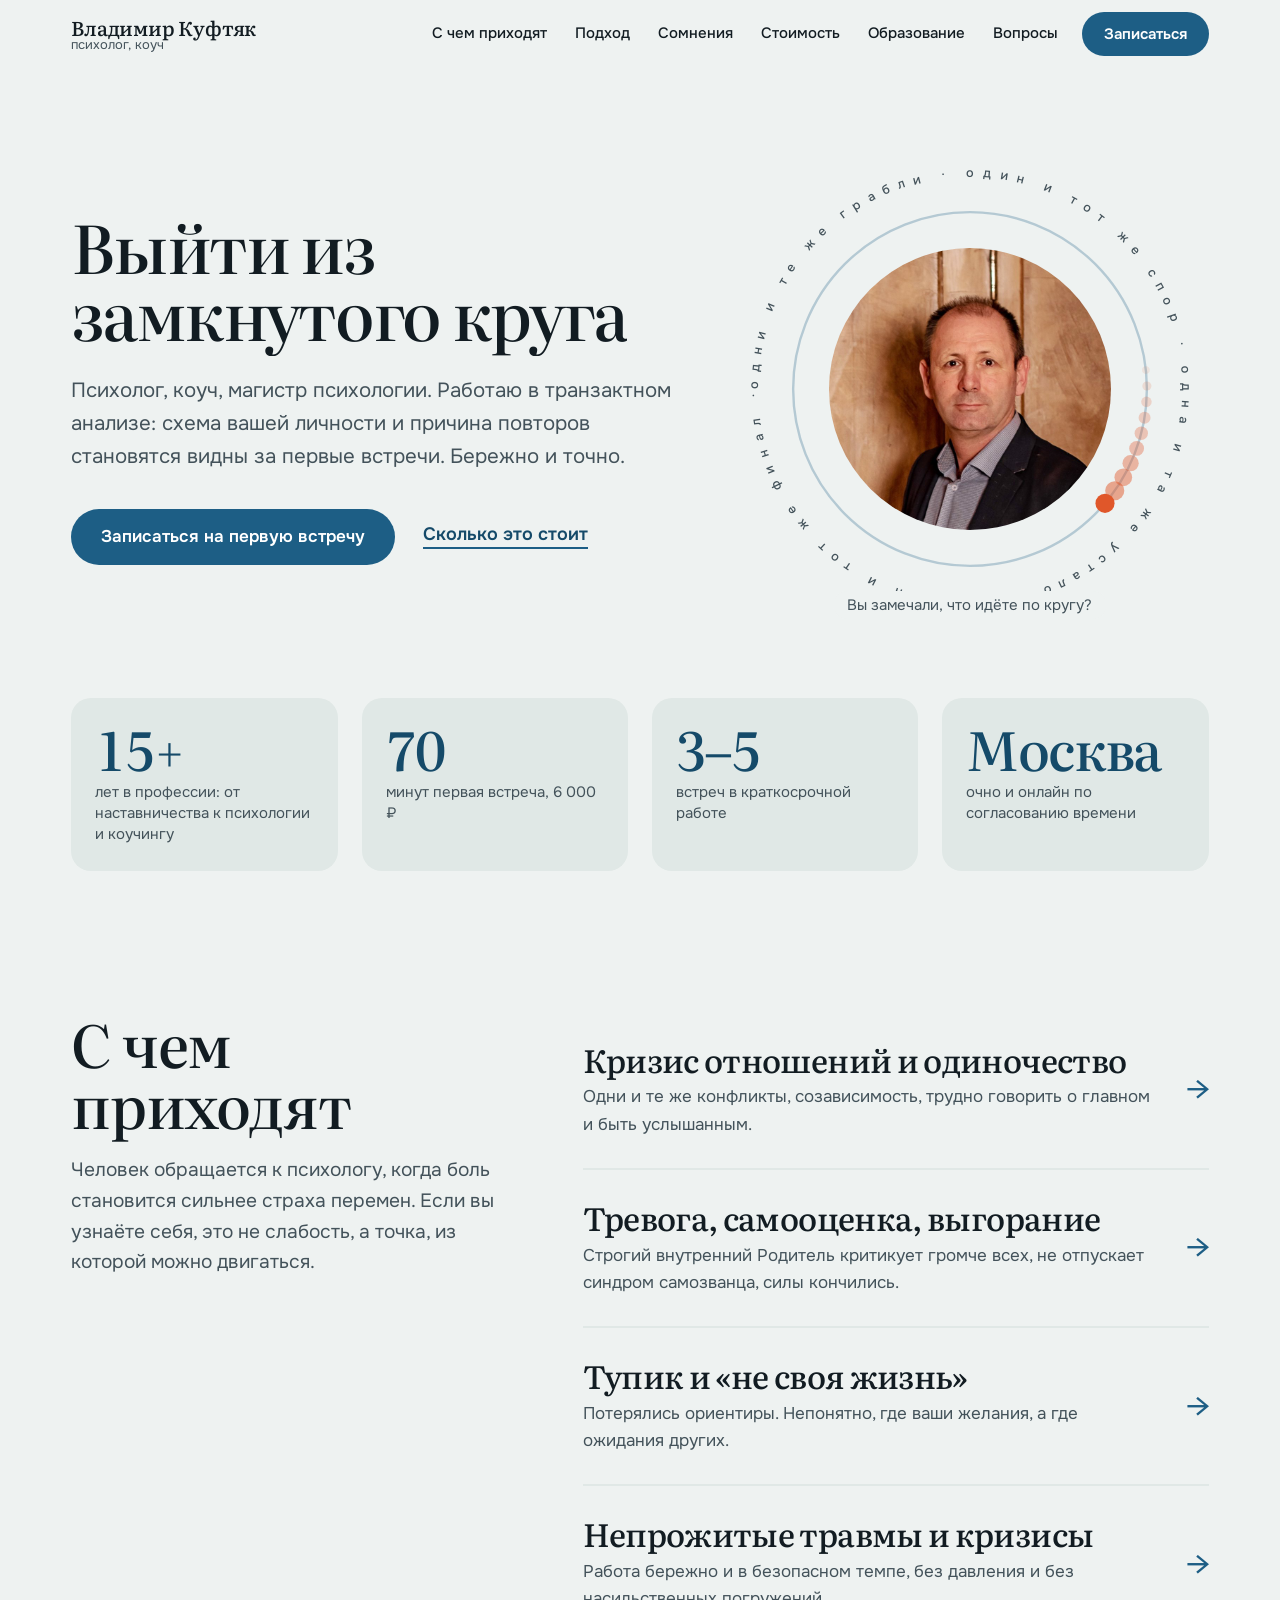
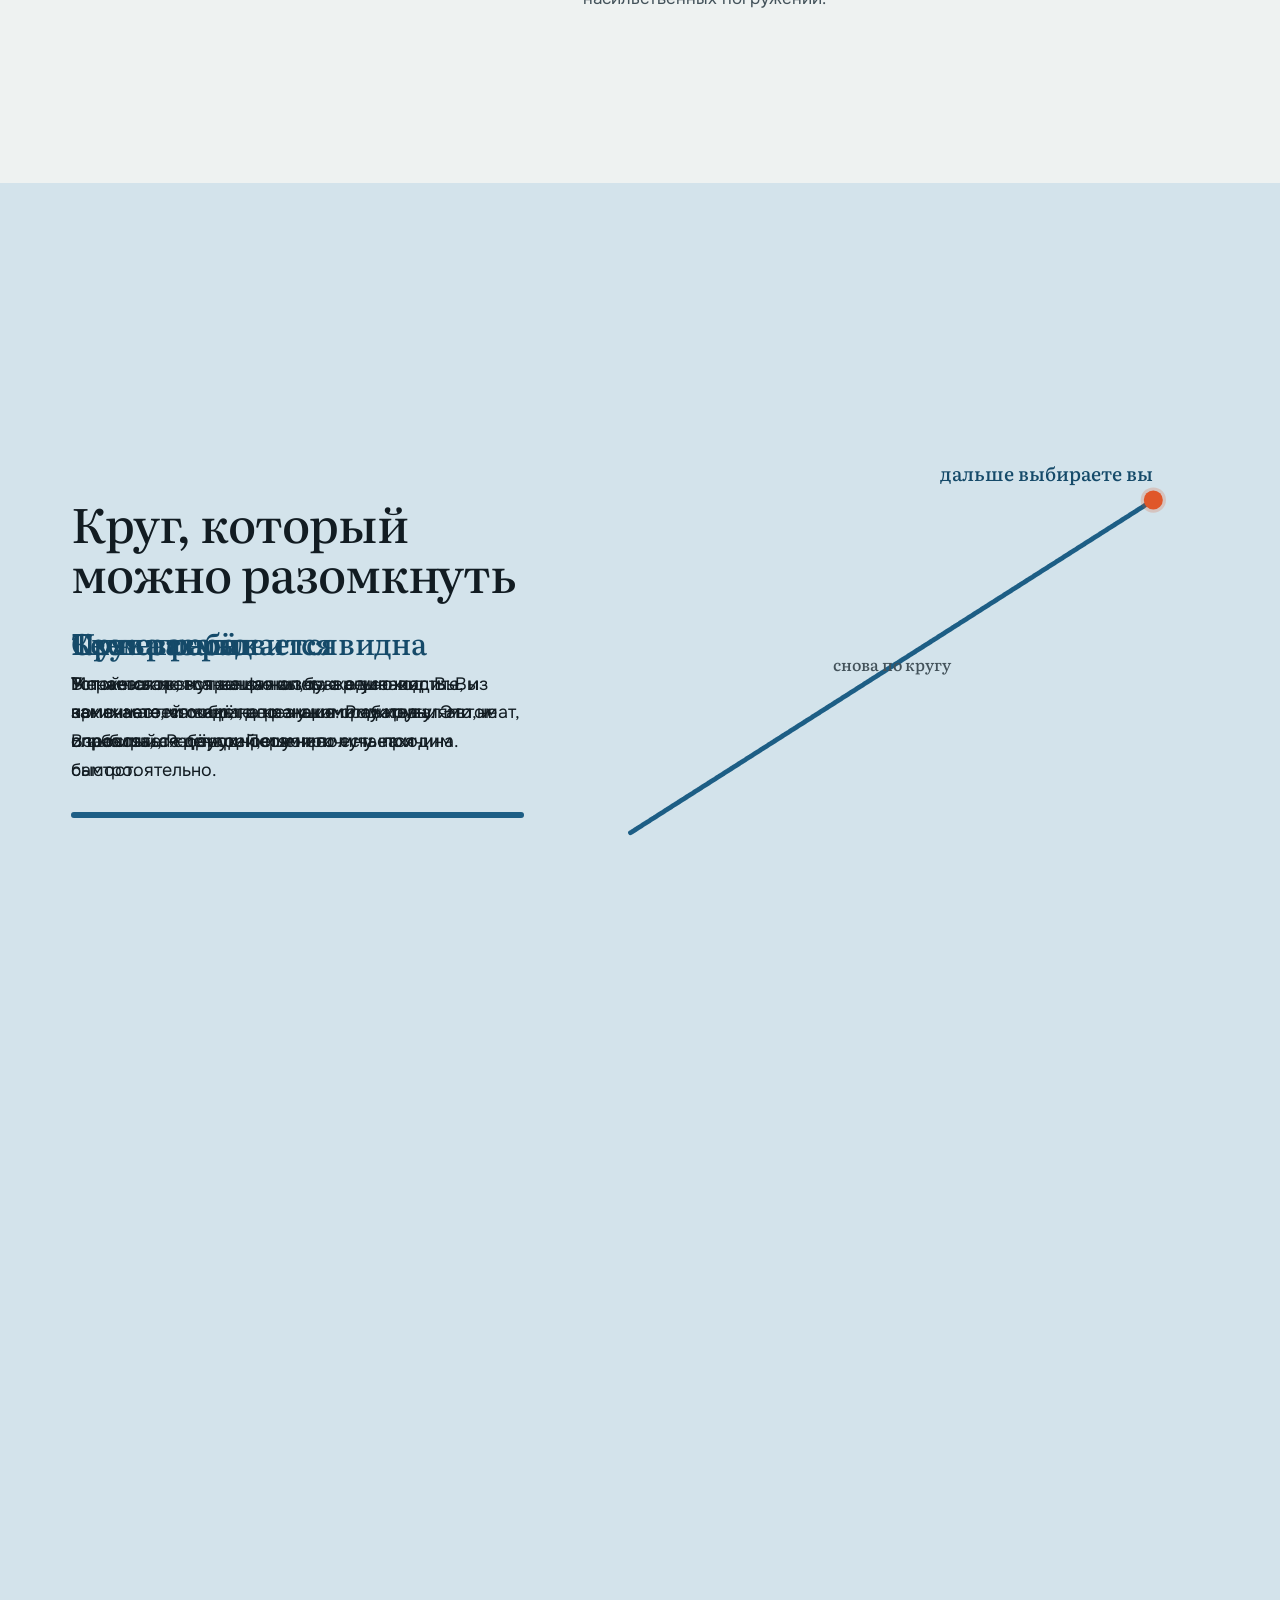
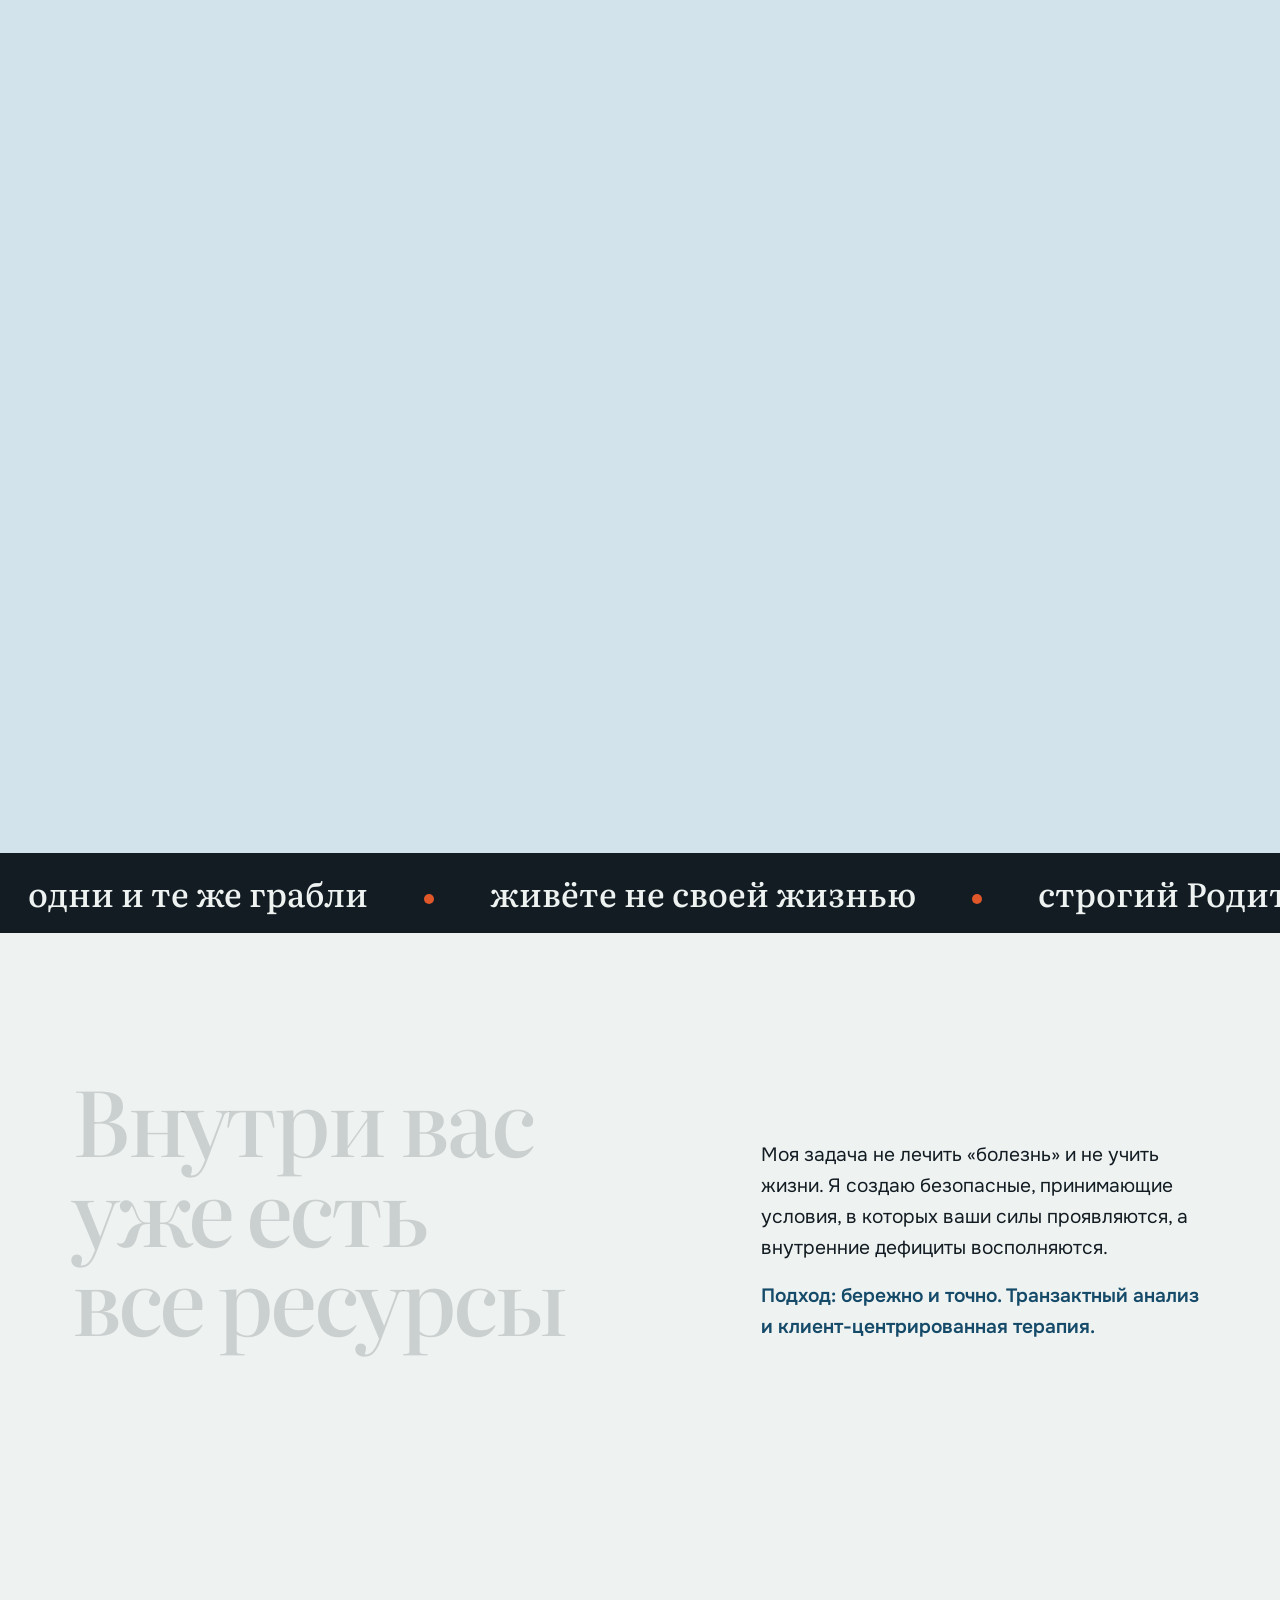
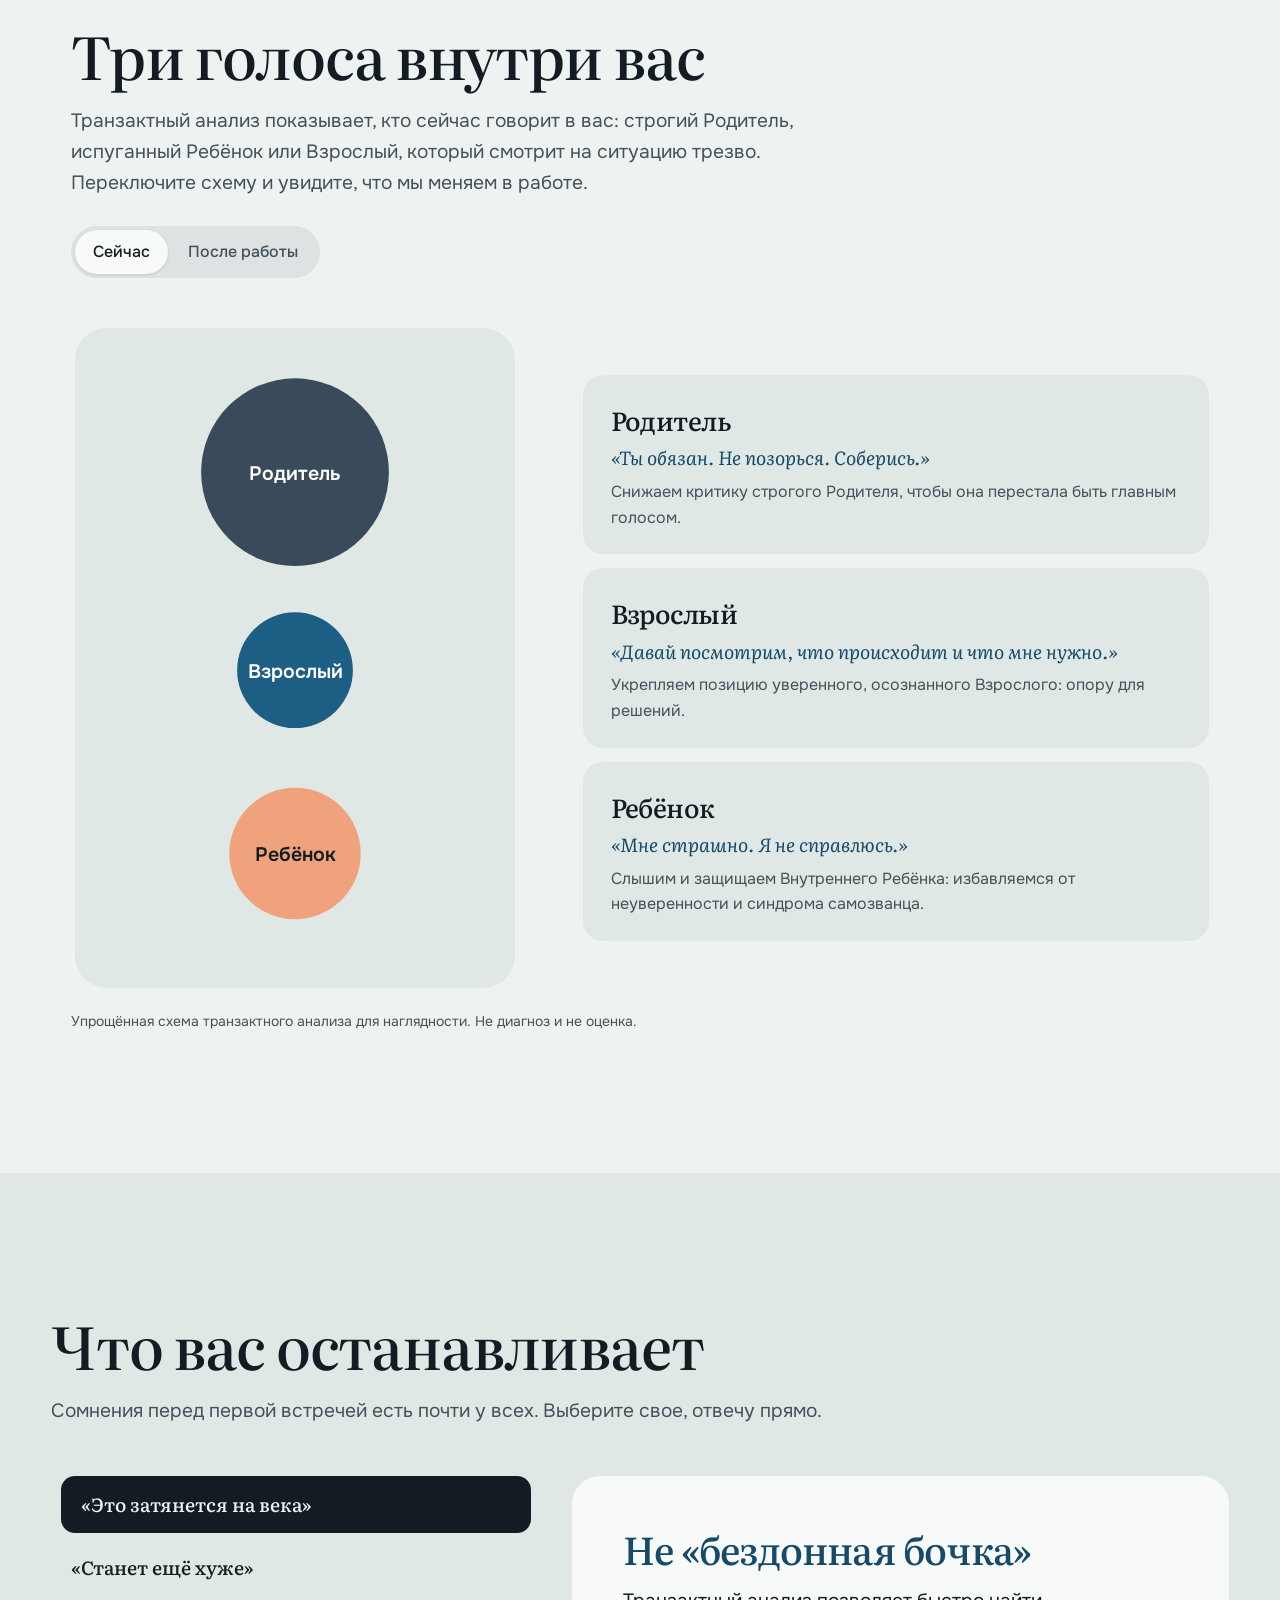
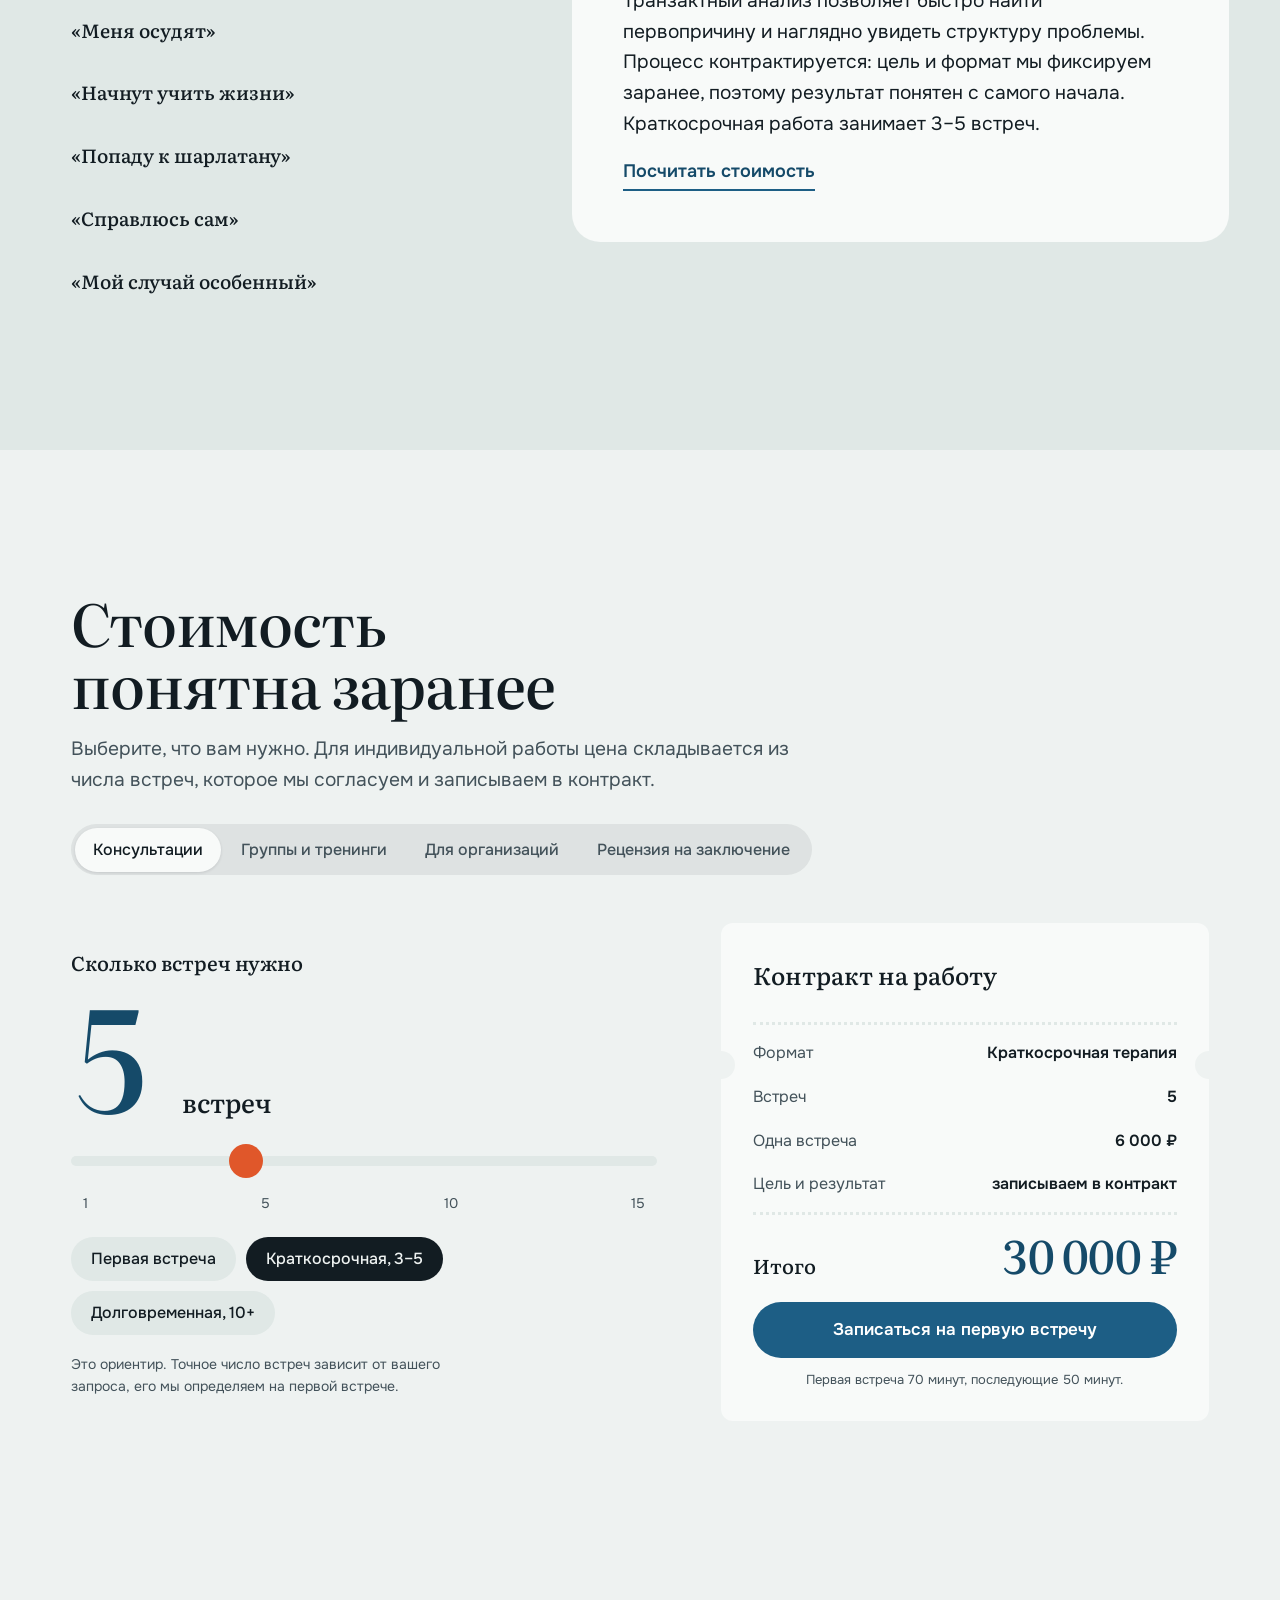
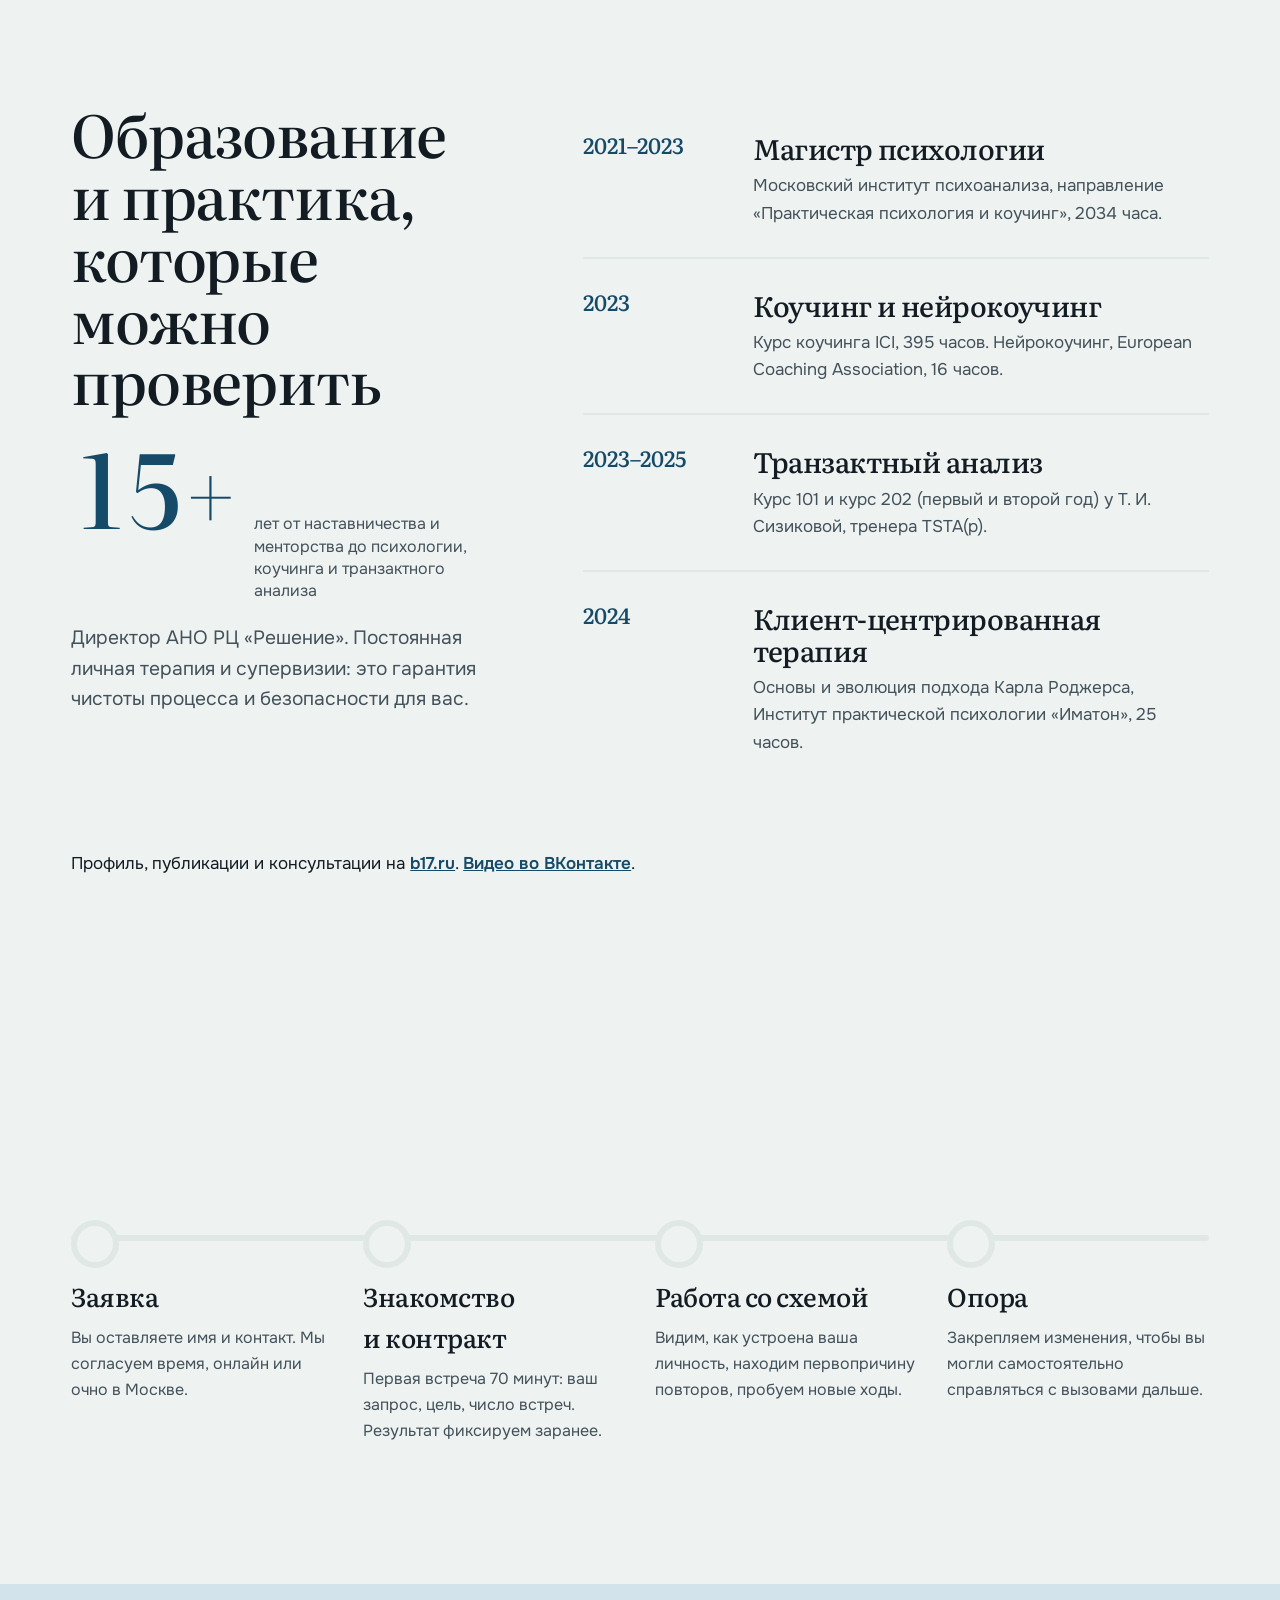
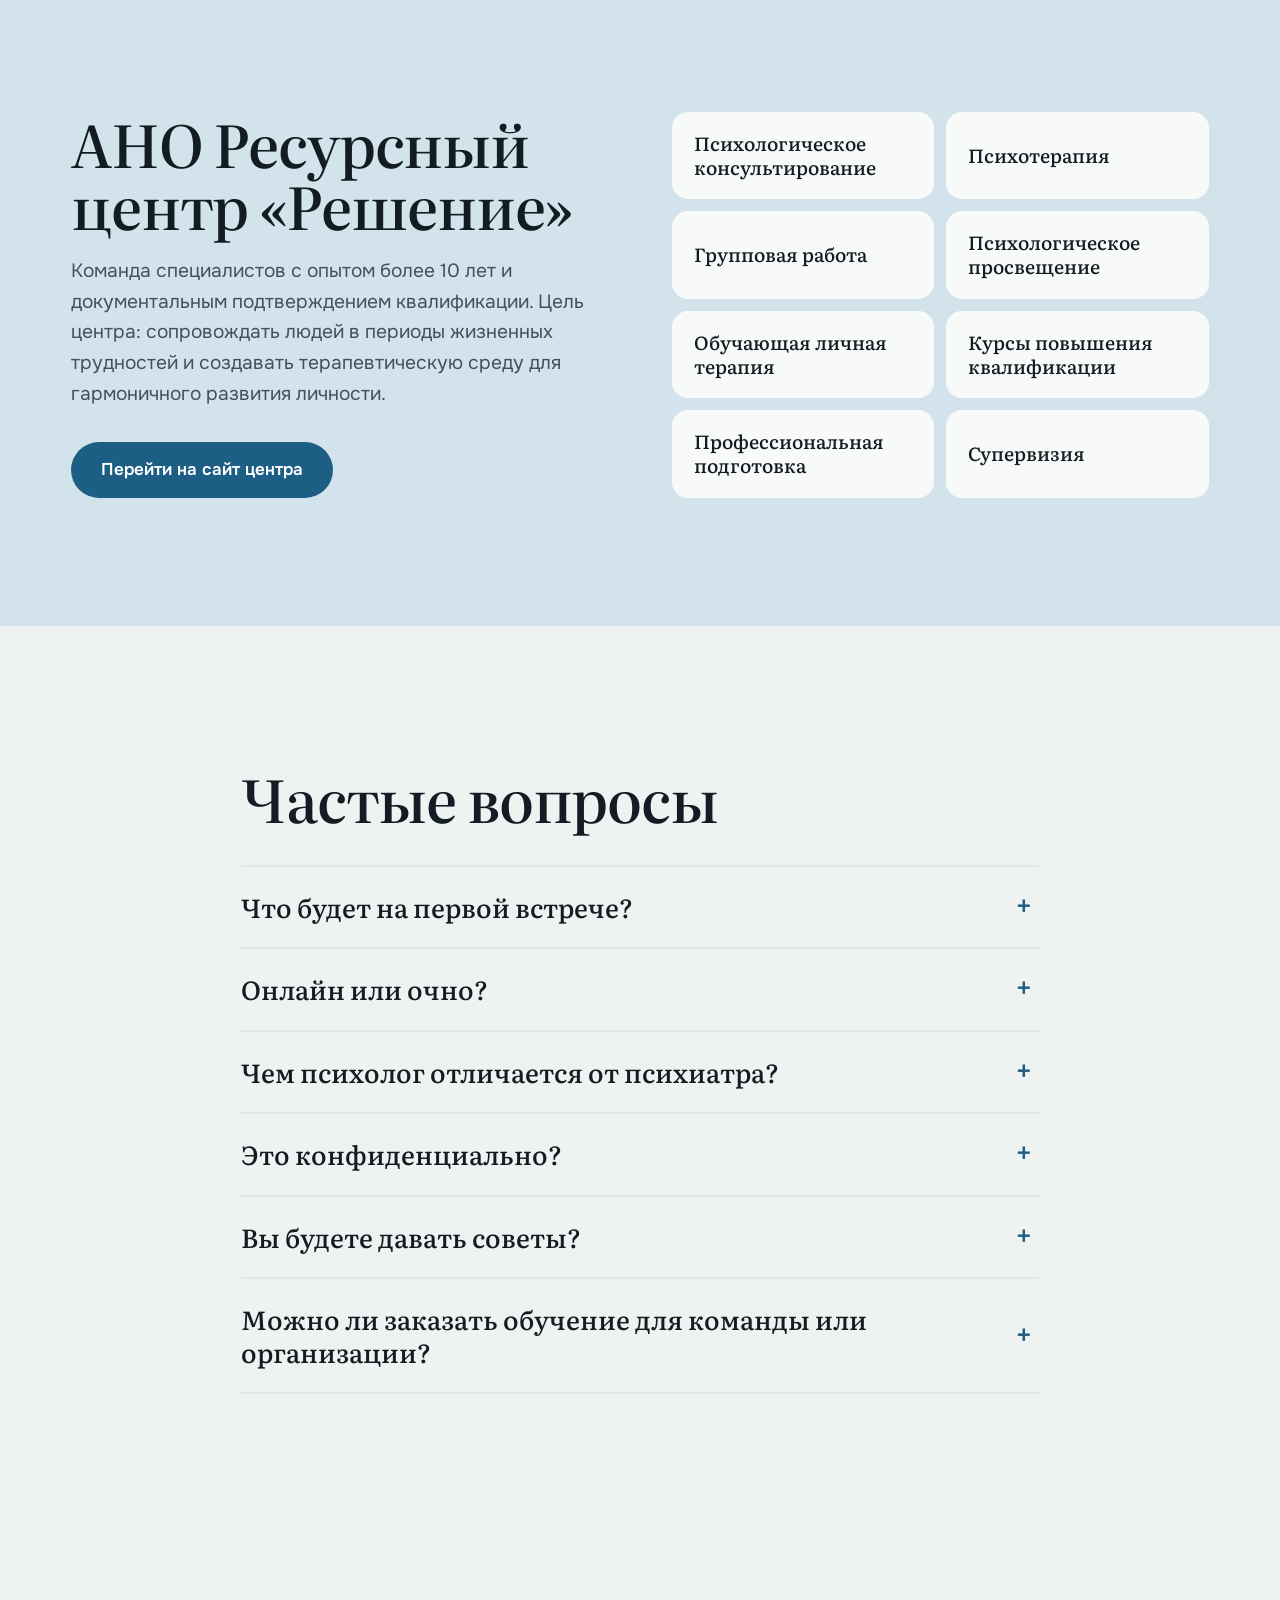
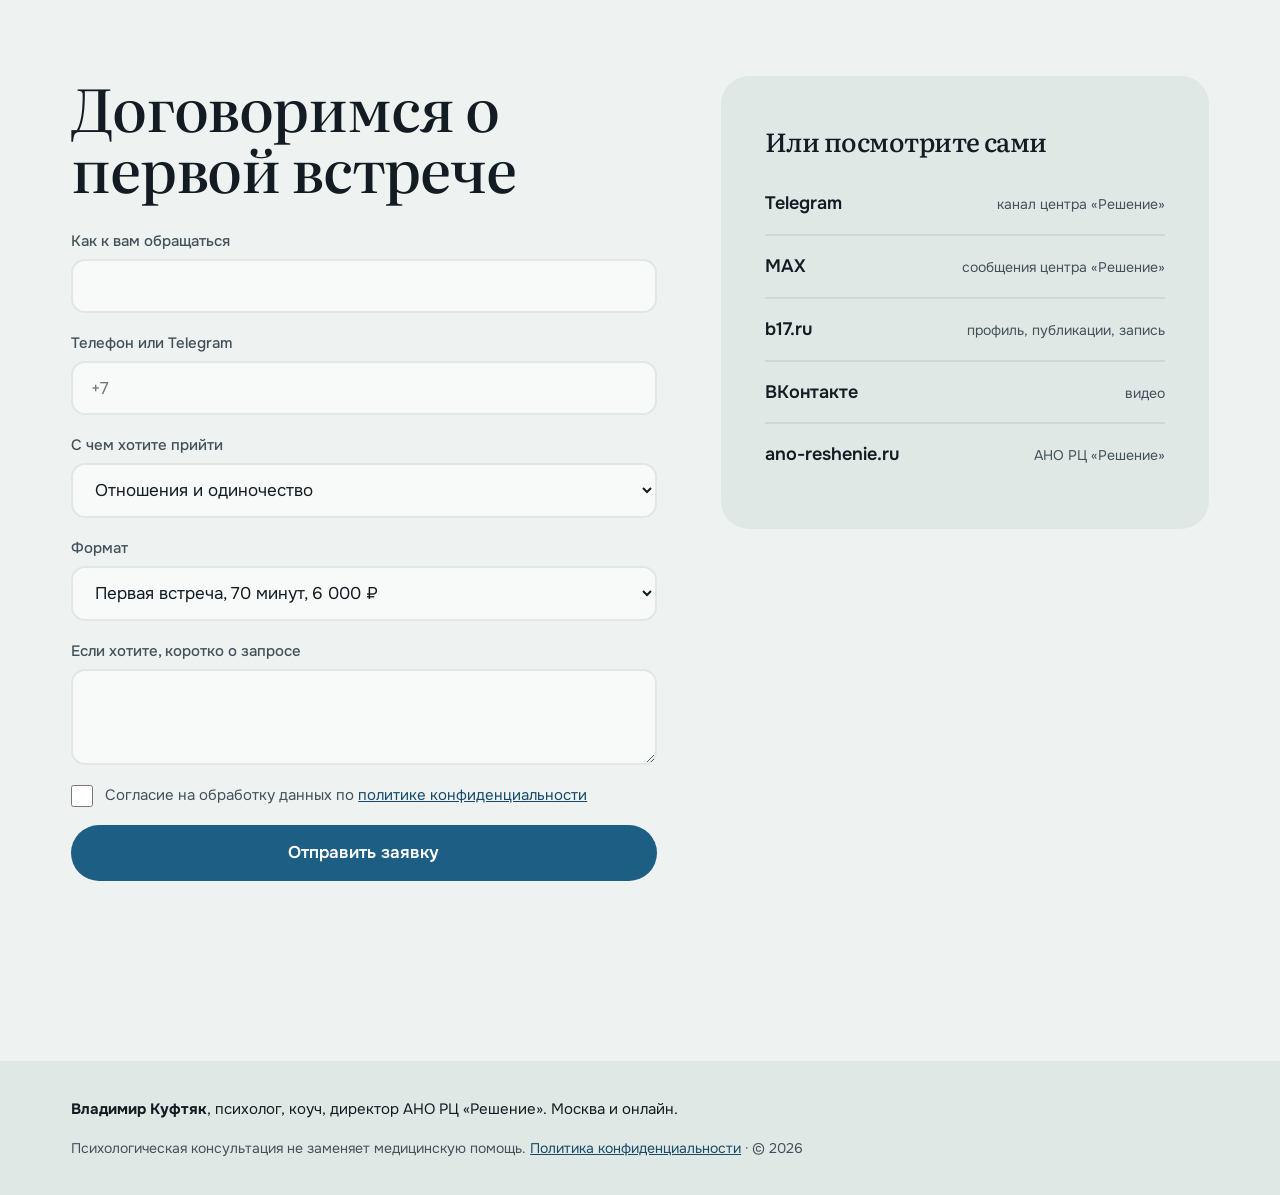
==== commit 6f5003b0: "Hero photo: new portrait from client Co-Authored-By: Claude Sonnet 5.5 <noreply@anthropic.com>" ====
--- a/index.html
+++ b/index.html
@@ -47,7 +47,7 @@
     </div>
   </div>
   <figure class="orbit" id="orbit">
-    <div class="orbit__photo"><img src="img/vladimir.jpg" width="720" height="720" alt="Владимир Куфтяк, психолог и коуч" fetchpriority="high"></div>
+    <div class="orbit__photo"><img src="img/vladimir.jpg?v=2" width="800" height="800" alt="Владимир Куфтяк, психолог и коуч" fetchpriority="high"></div>
     <svg class="orbit__svg" viewBox="0 0 600 600" aria-hidden="true">
       <defs><path id="ringTxt" d="M300,300 m-266,0 a266,266 0 1,1 532,0 a266,266 0 1,1 -532,0"/></defs>
       <g class="orbit__text"><text textLength="1664" lengthAdjust="spacing"><textPath href="#ringTxt">одни и те же грабли · один и тот же спор · одна и та же усталость · один и тот же финал · </textPath></text></g>
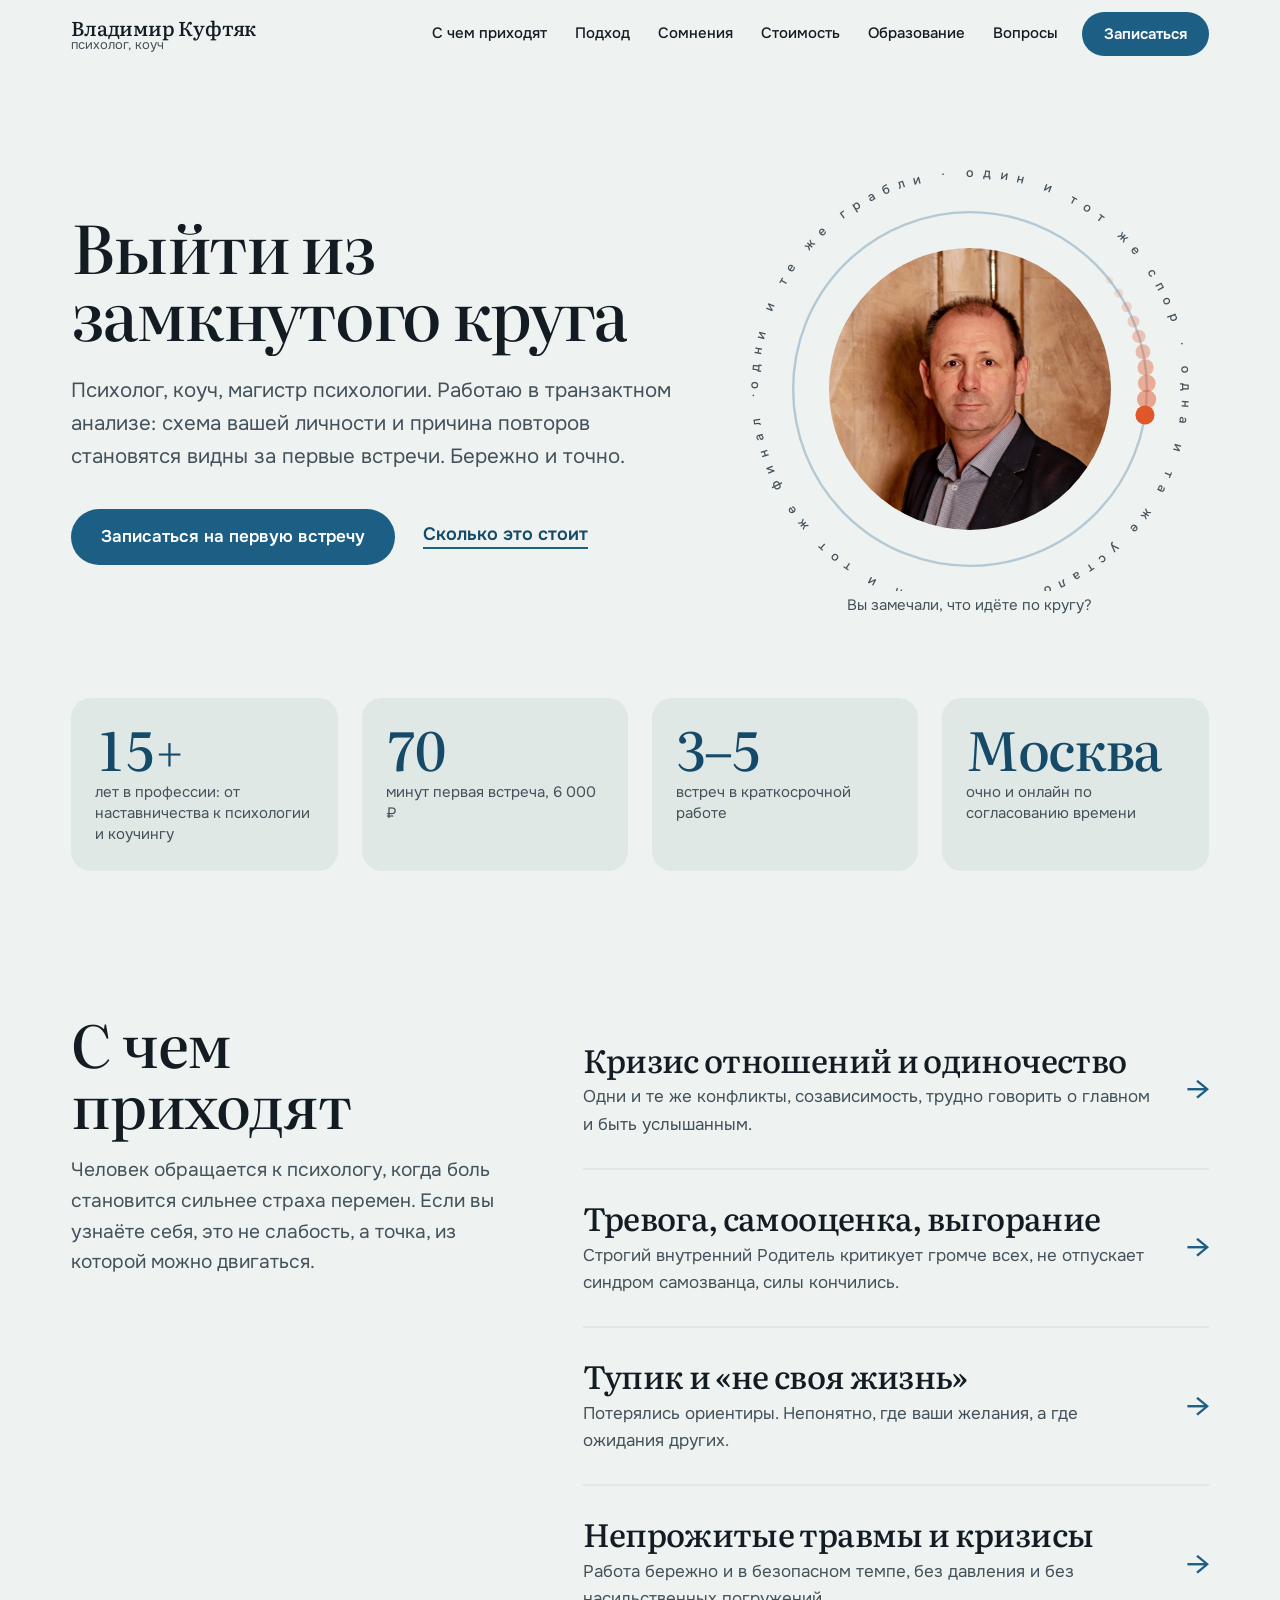
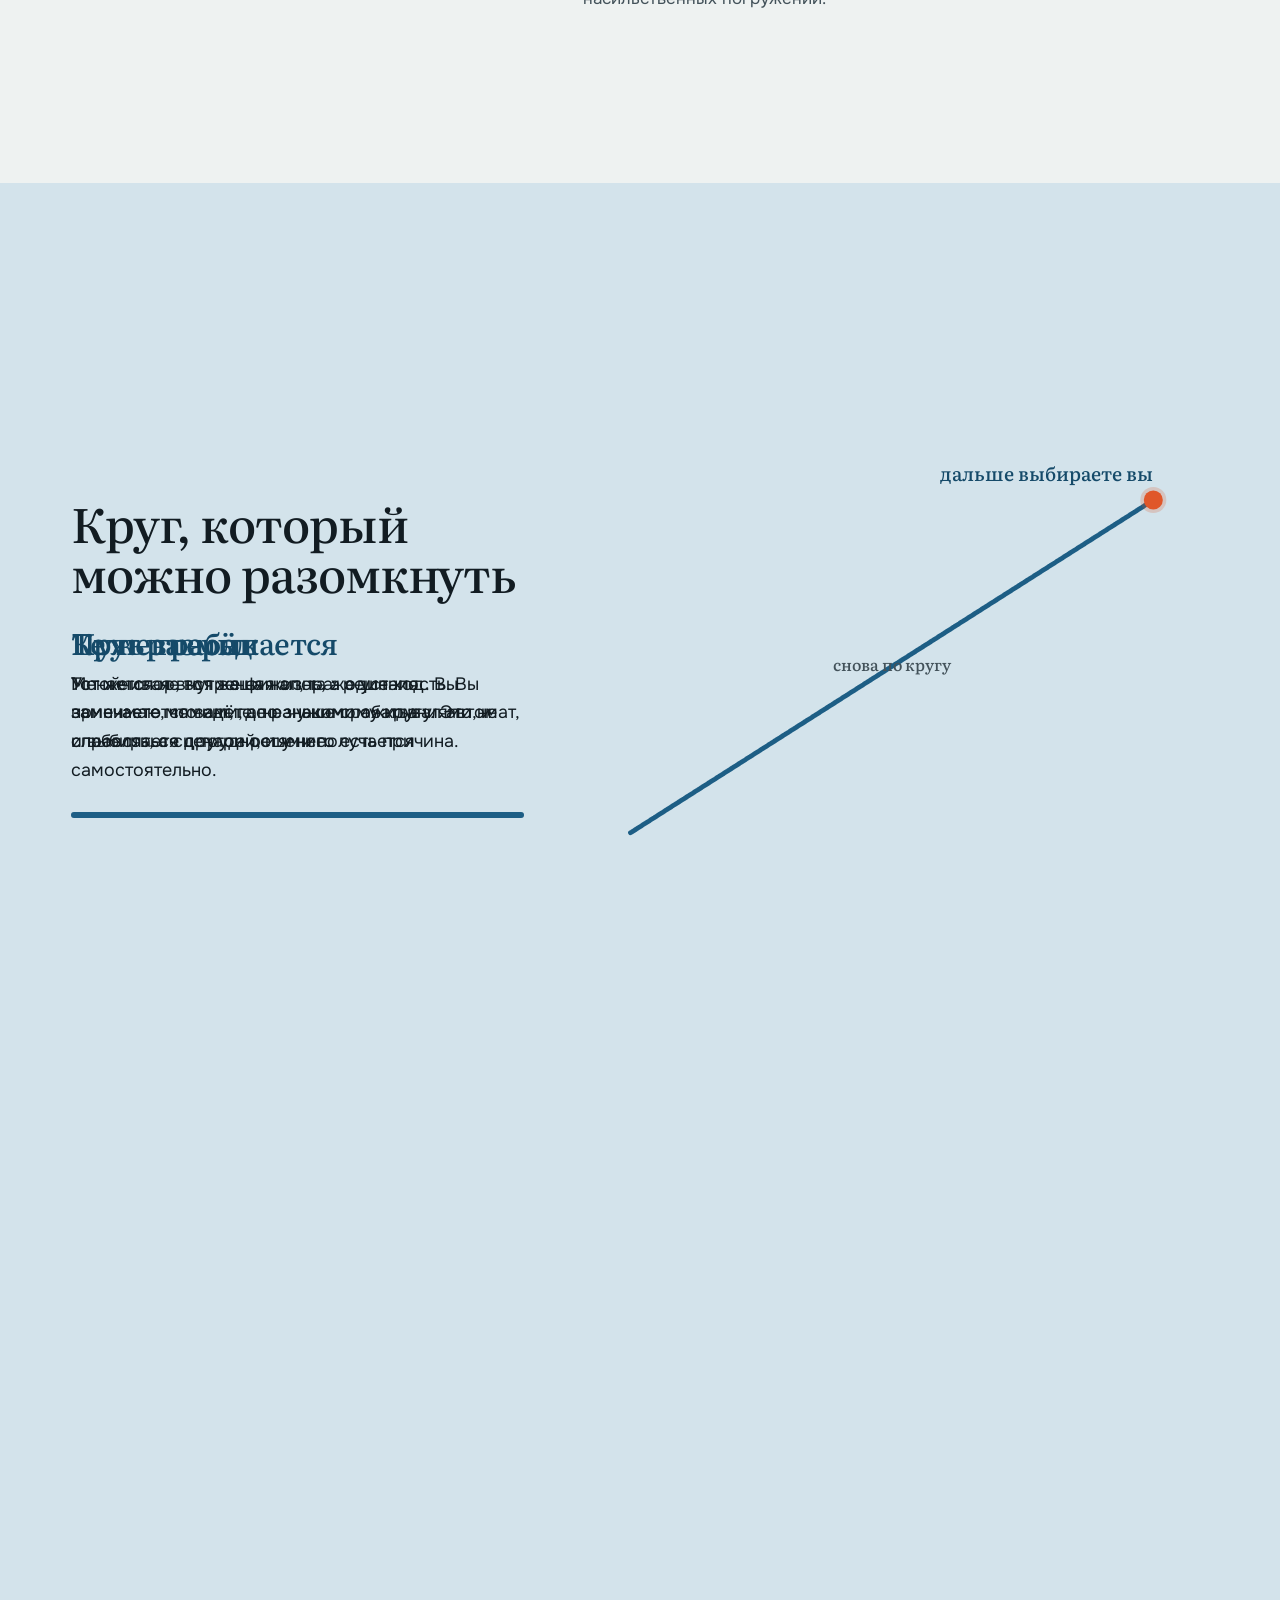
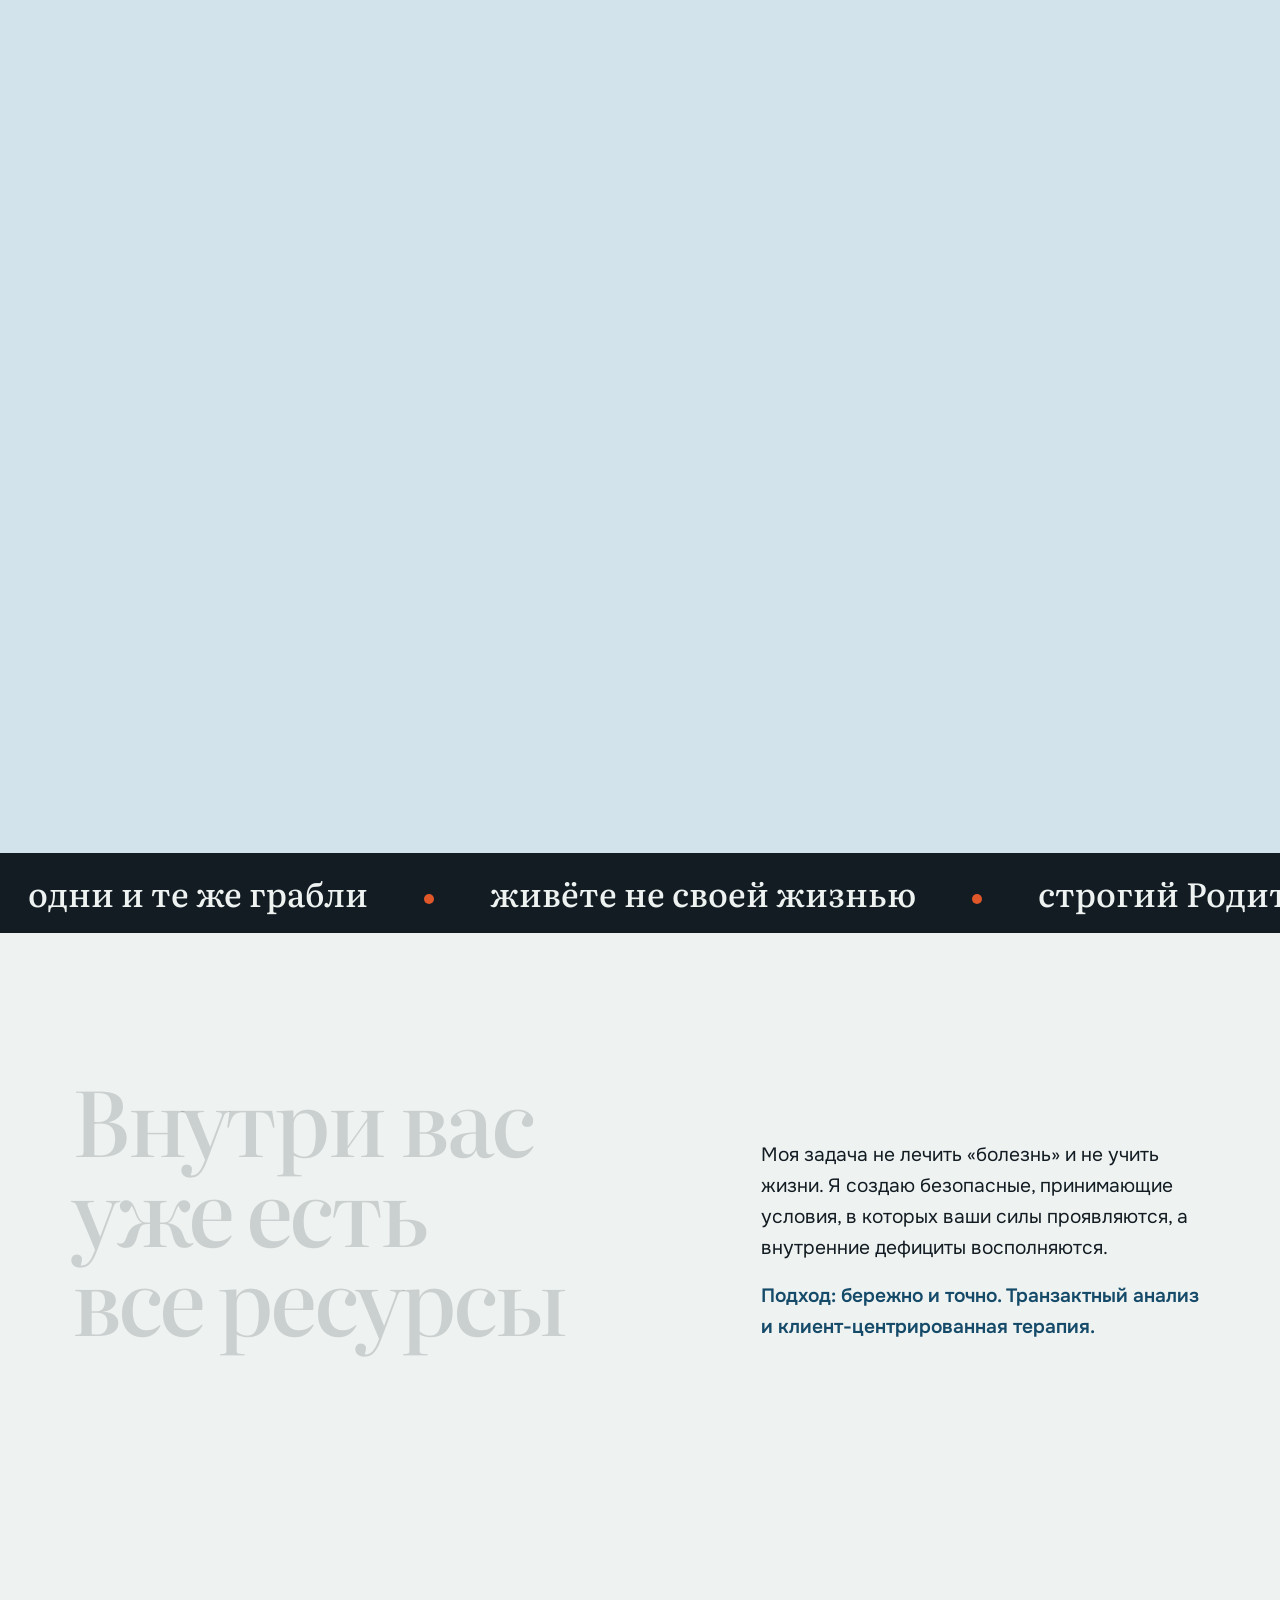
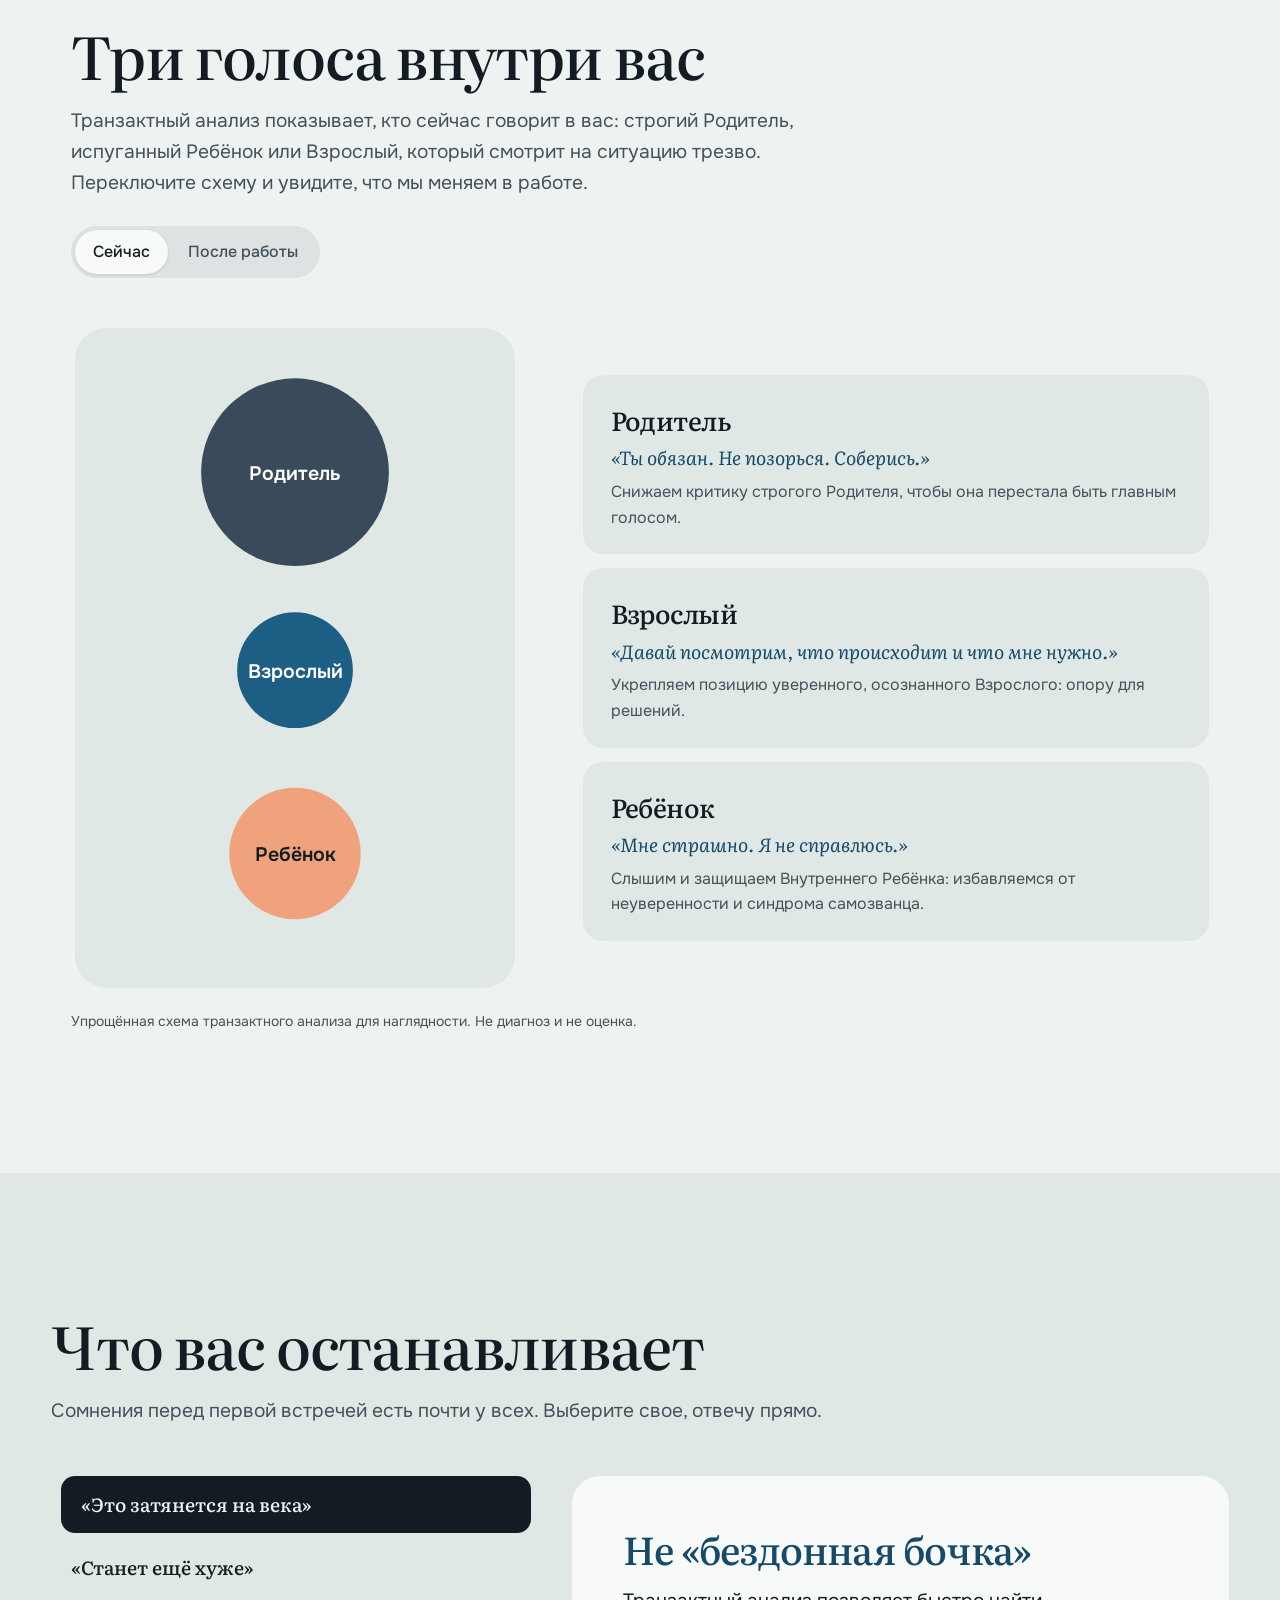
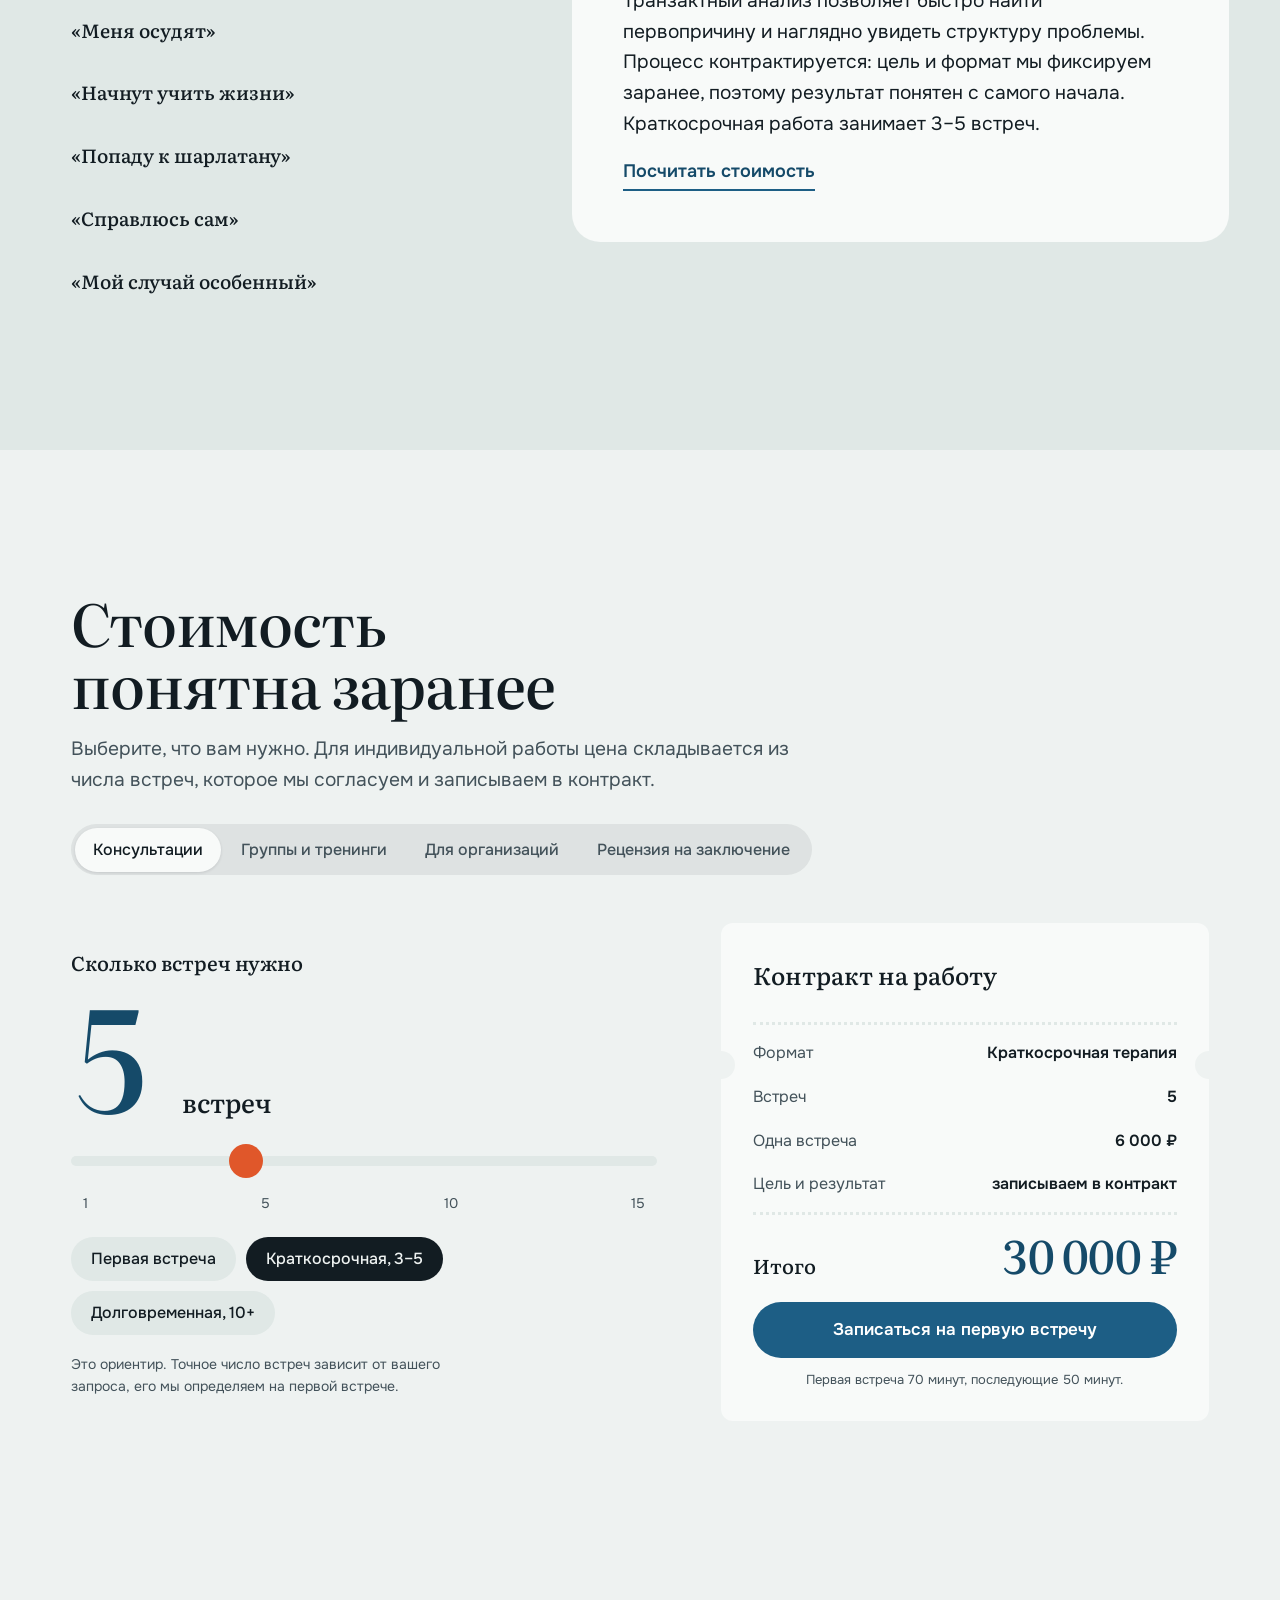
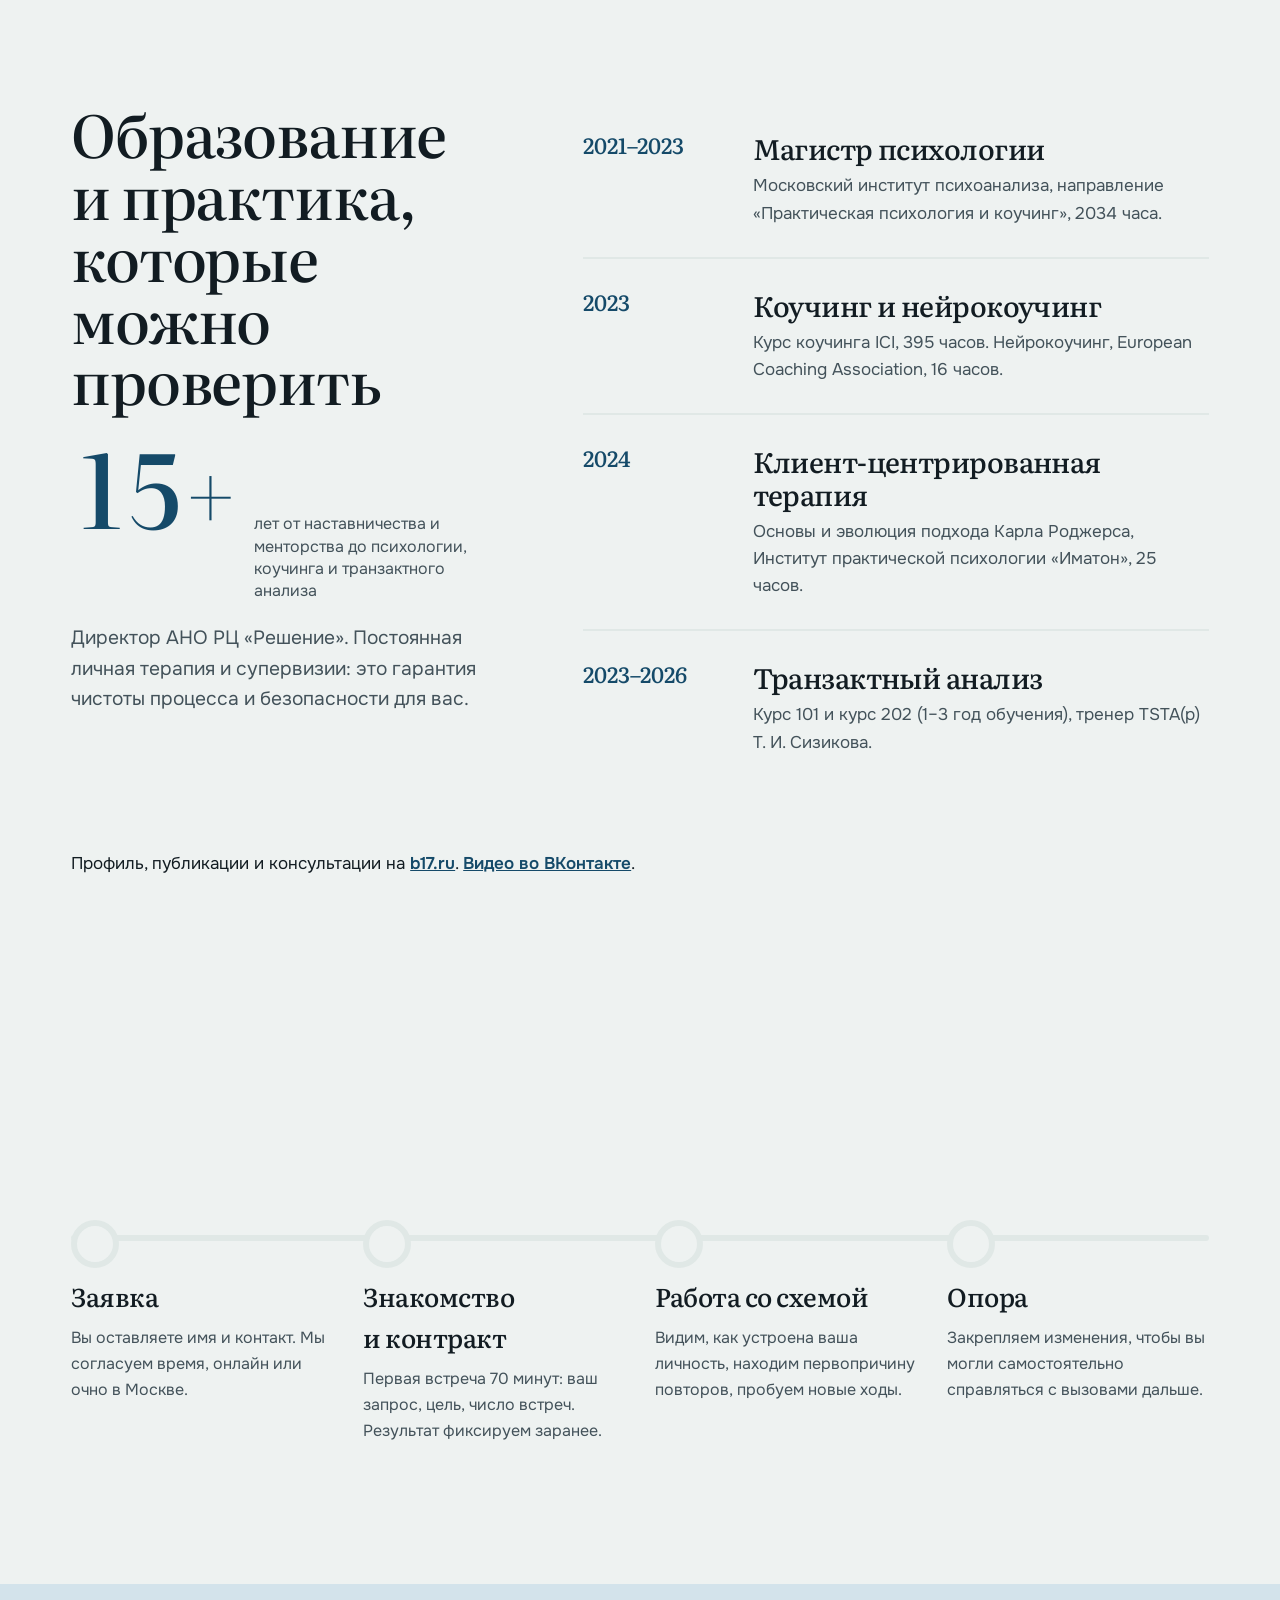
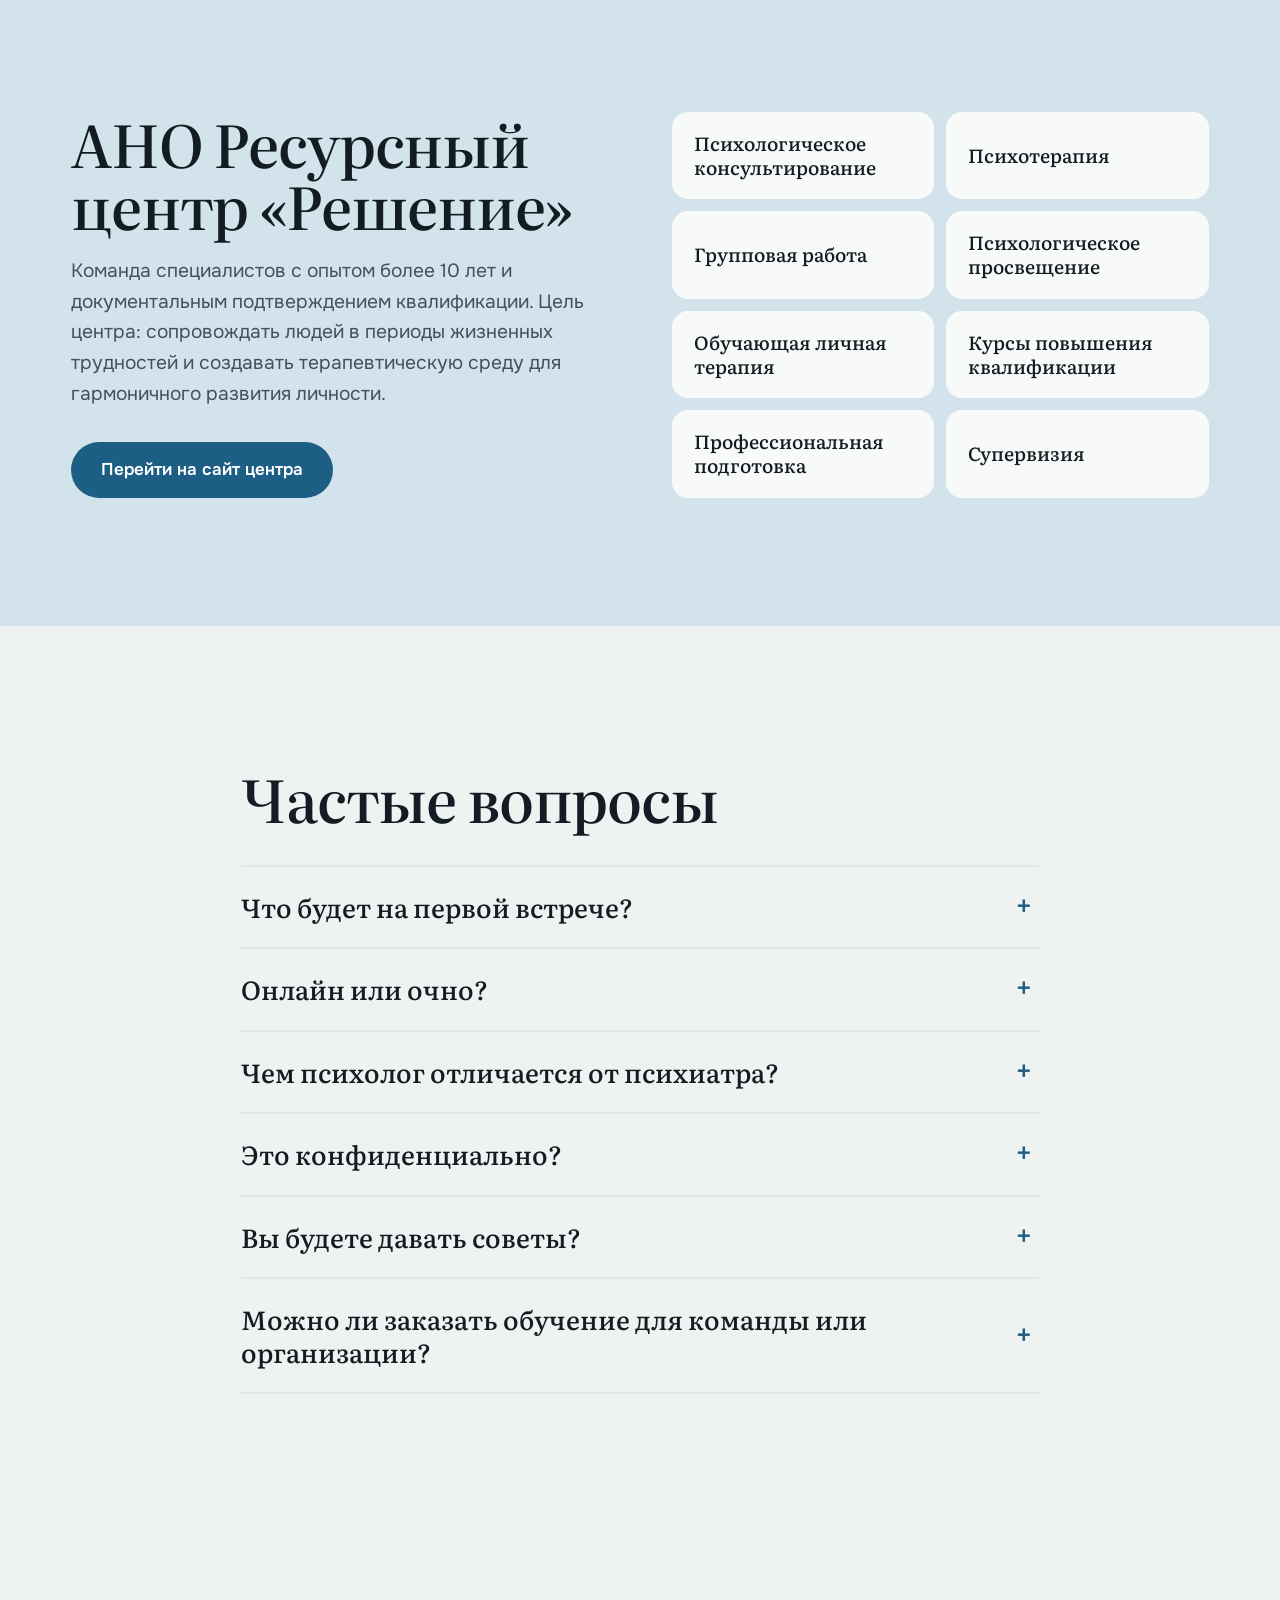
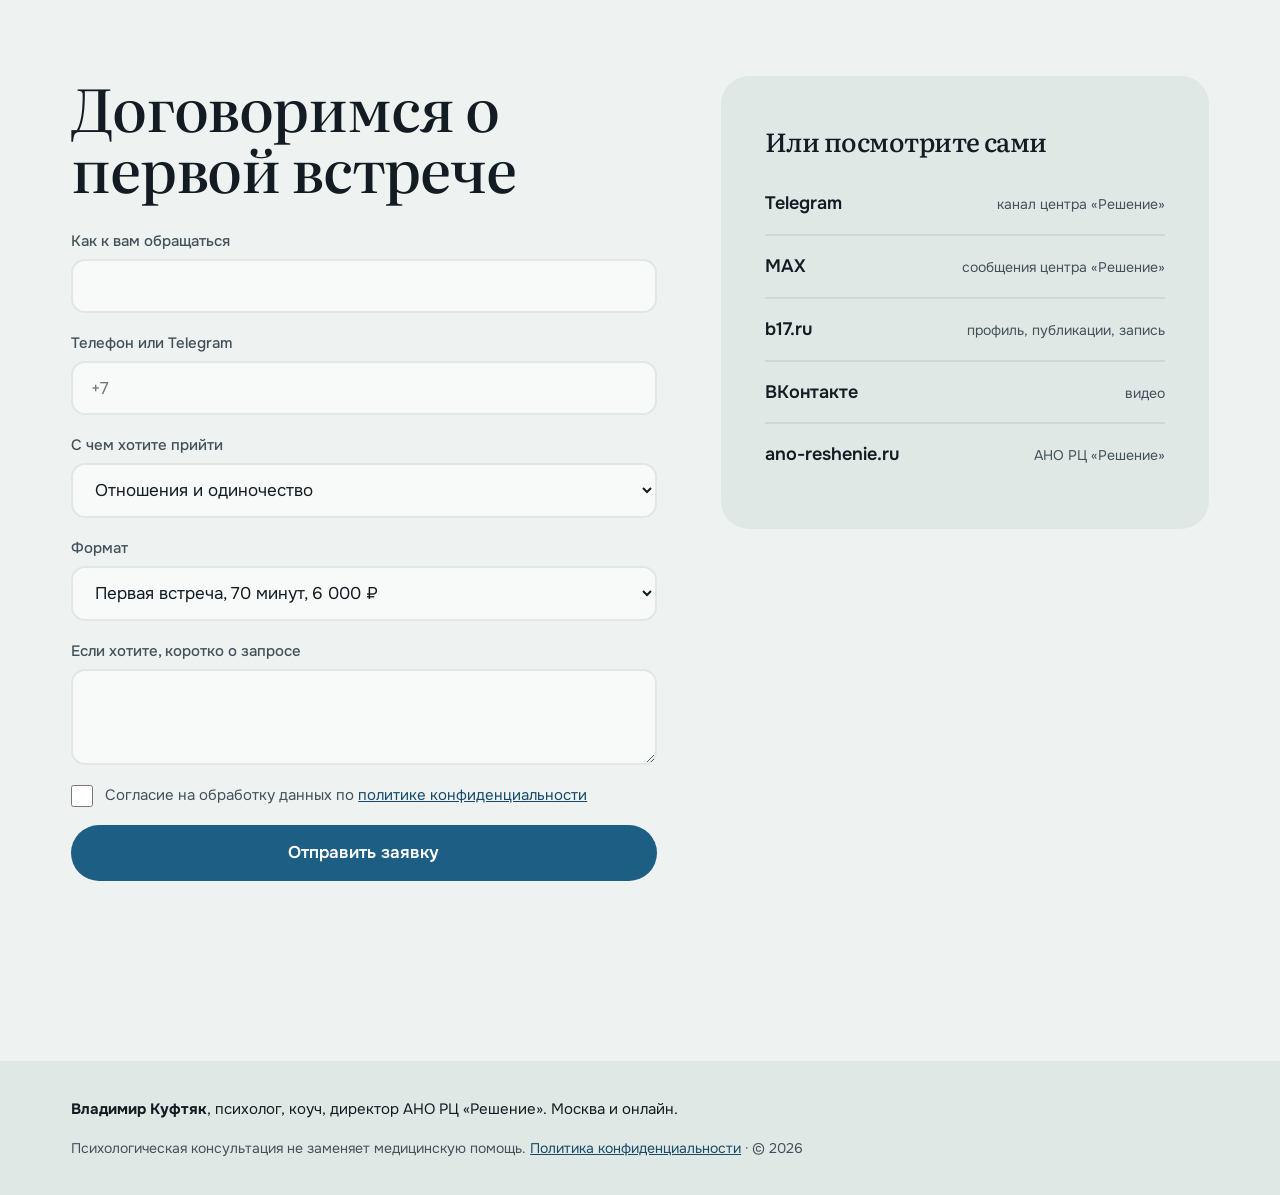
==== commit da1f0562: "Хронология: порядок 2023/2024/2023–2026, курс 1–3 год Co-Authored-By: Claude Sonnet 5.5 <noreply@ant" ====
--- a/index.html
+++ b/index.html
@@ -262,8 +262,8 @@
   <ol class="path" data-stagger>
     <li><time>2021–2023</time><div><h3>Магистр психологии</h3><p>Московский институт психоанализа, направление «Практическая психология и коучинг», 2034 часа.</p></div></li>
     <li><time>2023</time><div><h3>Коучинг и нейрокоучинг</h3><p>Курс коучинга ICI, 395 часов. Нейрокоучинг, European Coaching Association, 16 часов.</p></div></li>
-    <li><time>2023–2025</time><div><h3>Транзактный анализ</h3><p>Курс 101 и курс 202 (первый и второй год) у Т. И. Сизиковой, тренера TSTA(p).</p></div></li>
     <li><time>2024</time><div><h3>Клиент-центрированная терапия</h3><p>Основы и эволюция подхода Карла Роджерса, Институт практической психологии «Иматон», 25 часов.</p></div></li>
+    <li><time>2023–2026</time><div><h3>Транзактный анализ</h3><p>Курс 101 и курс 202 (1–3 год обучения), тренер TSTA(p) Т. И. Сизикова.</p></div></li>
   </ol>
   <p class="about__links" data-reveal>Профиль, публикации и консультации на <a href="https://www.b17.ru/vladimir_kuftyak/" target="_blank" rel="noopener">b17.ru</a>. <a href="https://vk.ru/clip-223681038_456243610?c=1" target="_blank" rel="noopener">Видео во ВКонтакте</a>.</p>
 </section>
